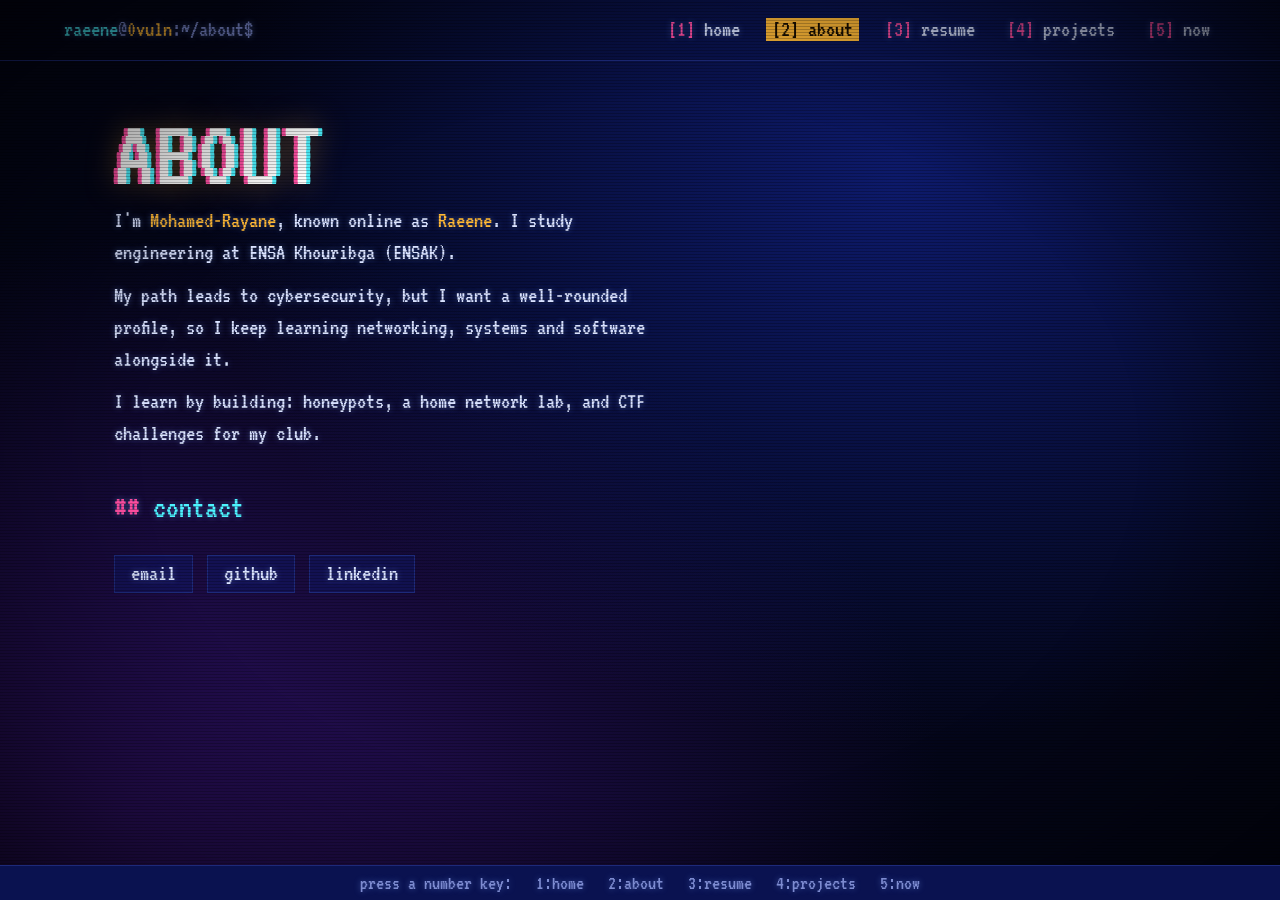
==== about/index.html @ 98f5256c "go" ====
<!DOCTYPE html>
<html lang="en"><head><meta charset="utf-8"><meta name="viewport" content="width=device-width, initial-scale=1">
<title>About | Raeene</title><meta name="description" content="Mohamed-Rayane (Raeene): engineering student heading into cybersecurity.">
<link rel="preconnect" href="https://fonts.googleapis.com"><link rel="preconnect" href="https://fonts.gstatic.com" crossorigin>
<link href="https://fonts.googleapis.com/css2?family=VT323&display=swap" rel="stylesheet"><link rel="stylesheet" href="/style.css"></head><body>
<header class="top"><div class="ps1"><b>raeene</b>@<i>0vuln</i>:~/about$</div><nav aria-label="Pages"><a href="/"><span>[1]</span> home</a><a href="/about/" aria-current="page"><span>[2]</span> about</a><a href="/resume/"><span>[3]</span> resume</a><a href="/projects/"><span>[4]</span> projects</a><a href="/now/"><span>[5]</span> now</a></nav></header>
<main><h1 style="font-size:clamp(54px,9vw,100px)">ABOUT</h1>
<p>I'm <span class="a">Mohamed-Rayane</span>, known online as <span class="a">Raeene</span>. I study engineering at ENSA Khouribga (ENSAK).</p>
<p>My path leads to cybersecurity, but I want a well-rounded profile, so I keep learning networking, systems and software alongside it.</p>
<p>I learn by building: honeypots, a home network lab, and CTF challenges for my club.</p>
<h2>contact</h2>
<div class="menu"><a href="mailto:you@example.com">email</a><a href="https://github.com/your-handle">github</a><a href="https://linkedin.com/in/your-handle">linkedin</a></div></main>
<div class="keys" aria-hidden="true"><span>press a number key:</span><a href="/">1:home</a><a href="/about/">2:about</a><a href="/resume/">3:resume</a><a href="/projects/">4:projects</a><a href="/now/">5:now</a></div>
<script src="/fx.js"></script></body></html>
---- style.css ----
:root{--bg:#04061a;--ink:#d9e2ff;--dim:#7d8bd0;--a:#ffb938;--c:#4df3ff;--m:#ff4fa3;--line:#1d2a7a}
*{box-sizing:border-box}
html{background:var(--bg)}
body{margin:0;min-height:100vh;color:var(--ink);font:23px/1.4 "VT323","Courier New",monospace;
background:radial-gradient(ellipse at 70% 20%,#0d1a6b 0,transparent 55%),radial-gradient(ellipse at 10% 90%,#2a0f5c 0,transparent 50%),var(--bg);
text-shadow:0 0 6px rgba(120,160,255,.45);overflow-x:hidden}
body::before{content:"";position:fixed;inset:0;pointer-events:none;z-index:9;
background:repeating-linear-gradient(0deg,rgba(0,0,0,.22) 0 1px,transparent 1px 3px),radial-gradient(ellipse at center,transparent 55%,rgba(0,0,0,.65) 100%)}
.top{display:flex;justify-content:space-between;align-items:center;flex-wrap:wrap;gap:6px 24px;padding:14px 5vw;border-bottom:1px solid var(--line)}
.ps1{color:var(--dim)}.ps1 b{color:var(--c);font-weight:400}.ps1 i{color:var(--a);font-style:normal}
nav a{color:var(--ink);text-decoration:none;margin-left:20px;padding:0 6px}
nav a span{color:var(--m)}
nav a:hover,nav a:focus-visible,nav a[aria-current]{background:var(--a);color:#1a0f00;text-shadow:none;outline:0}
nav a:hover span,nav a[aria-current] span{color:#1a0f00}
main{padding:5vh 5vw 14vh;max-width:1180px;margin:0 auto}
.hero{display:grid;grid-template-columns:1.1fr .9fr;gap:30px;align-items:center;min-height:68vh}
h1{margin:6px 0 8px;font-weight:400;font-size:clamp(64px,13vw,150px);line-height:.85;color:#fff;letter-spacing:2px;
text-shadow:-4px 0 var(--m),4px 0 var(--c),0 0 30px rgba(255,185,56,.5)}
h2{margin:34px 0 10px;font-weight:400;font-size:32px;color:var(--c)}
h2::before{content:"## ";color:var(--m)}
h3{margin:0;font-weight:400;font-size:26px;color:var(--a)}
p{margin:0 0 10px;max-width:60ch}
a{color:var(--c)}a:hover{color:var(--a)}
:focus-visible{outline:2px solid var(--a);outline-offset:3px}
.d{color:var(--dim)}.a{color:var(--a)}.ok{color:#6bff95}
.log p{margin:0;max-width:none}
.cur{display:inline-block;width:.55em;height:.85em;background:var(--a);vertical-align:-.1em;margin-left:4px;animation:b 1s steps(1) infinite}
@keyframes b{50%{opacity:0}}
.menu{display:flex;flex-wrap:wrap;gap:10px 14px;margin-top:26px}
.menu a{border:1px solid var(--line);background:rgba(13,26,107,.45);padding:2px 16px;text-decoration:none;color:var(--ink);box-shadow:0 0 0 0 var(--a);transition:box-shadow .15s,transform .15s}
.menu a:hover{box-shadow:4px 4px 0 var(--a);transform:translate(-2px,-2px);color:var(--ink)}
.menu a span{color:var(--m)}
.radar{position:relative;aspect-ratio:1;max-width:460px;width:100%;margin-left:auto;border:1px solid var(--line);border-radius:50%;box-shadow:0 0 60px rgba(77,243,255,.18),inset 0 0 60px rgba(77,243,255,.1)}
.radar canvas{width:100%;height:100%;display:block}
.cap{text-align:center;color:var(--dim);margin-top:10px;font-size:20px}
.tl{position:relative;margin:12px 0 0 10px;padding-left:30px;border-left:2px solid var(--line)}
.tl .it{position:relative;margin-bottom:22px}
.tl .it::before{content:"";position:absolute;left:-39px;top:9px;width:14px;height:14px;background:var(--a);box-shadow:0 0 14px var(--a)}
.tags{list-style:none;padding:0;margin:0;display:flex;flex-wrap:wrap;gap:8px 10px}
.tags li{border:1px solid var(--c);color:var(--c);padding:0 12px;box-shadow:0 0 10px rgba(77,243,255,.25)}
.proj{border:1px solid var(--line);padding:18px 22px;background:rgba(13,26,107,.35);margin-bottom:18px;max-width:760px}
.proj .st{float:right;color:#6bff95}
.keys{position:fixed;left:0;right:0;bottom:0;z-index:10;display:flex;justify-content:center;flex-wrap:wrap;gap:0 24px;padding:3px 10px;background:#0a1250;border-top:1px solid var(--line);color:var(--dim);font-size:20px}
.keys a{color:var(--dim);text-decoration:none}.keys a:hover{color:var(--a)}
@media(max-width:820px){.hero{grid-template-columns:1fr}.radar{margin:0 auto}nav a{margin:0 12px 0 0}body{font-size:20px}}
@media(prefers-reduced-motion:reduce){.cur{animation:none}.menu a{transition:none}}
.job{max-width:780px;margin-bottom:22px}
.job .hd{display:flex;justify-content:space-between;gap:12px;align-items:baseline}
.job .pc{color:var(--a);font-size:30px}
.bar{height:22px;border:1px solid var(--line);background:rgba(13,26,107,.45);padding:2px;margin:4px 0 6px}
.bar i{display:block;height:100%;width:var(--p);background:repeating-linear-gradient(90deg,var(--c) 0 12px,transparent 12px 15px);box-shadow:0 0 14px rgba(77,243,255,.6);animation:fill 1.3s steps(24) both}
@keyframes fill{from{width:0}}
@media(prefers-reduced-motion:reduce){.bar i{animation:none}}
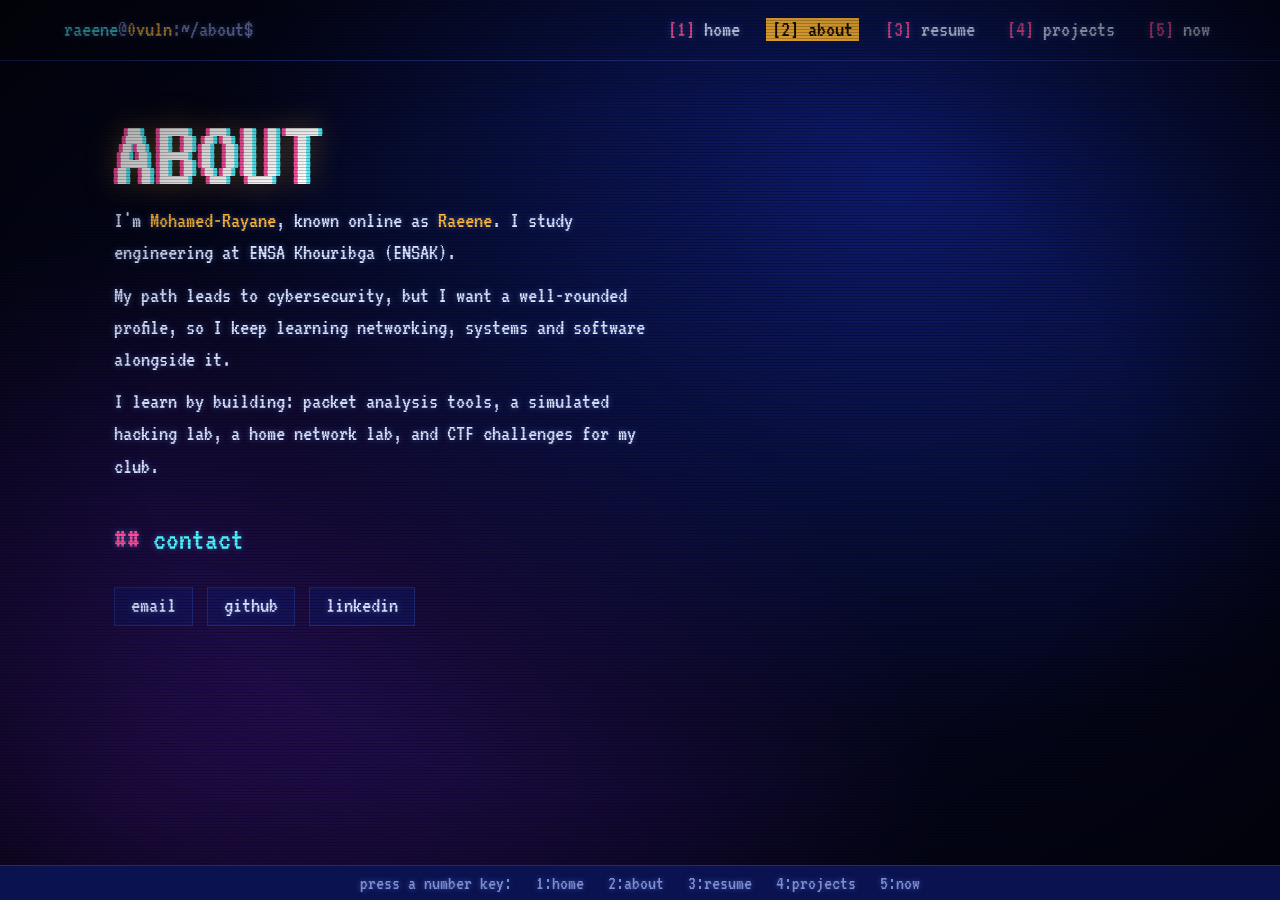
==== commit 605029b5: "changement style" ====
--- a/about/index.html
+++ b/about/index.html
@@ -1,14 +1,14 @@
 <!DOCTYPE html>
 <html lang="en"><head><meta charset="utf-8"><meta name="viewport" content="width=device-width, initial-scale=1">
-<title>About | Raeene</title><meta name="description" content="Mohamed-Rayane (Raeene): engineering student heading into cybersecurity.">
+<title>About | Raeene</title><meta name="description" content="About Mohamed-Rayane (Raeene): engineering student at ENSA Khouribga building a well-rounded cybersecurity profile.">
 <link rel="preconnect" href="https://fonts.googleapis.com"><link rel="preconnect" href="https://fonts.gstatic.com" crossorigin>
-<link href="https://fonts.googleapis.com/css2?family=VT323&display=swap" rel="stylesheet"><link rel="stylesheet" href="/style.css"></head><body>
-<header class="top"><div class="ps1"><b>raeene</b>@<i>0vuln</i>:~/about$</div><nav aria-label="Pages"><a href="/"><span>[1]</span> home</a><a href="/about/" aria-current="page"><span>[2]</span> about</a><a href="/resume/"><span>[3]</span> resume</a><a href="/projects/"><span>[4]</span> projects</a><a href="/now/"><span>[5]</span> now</a></nav></header>
-<main><h1 style="font-size:clamp(54px,9vw,100px)">ABOUT</h1>
+<link href="https://fonts.googleapis.com/css2?family=VT323&display=swap" rel="stylesheet"><link rel="stylesheet" href="../style.css"><meta name="theme-color" content="#04061a"><link rel="icon" href="data:image/svg+xml,%3Csvg xmlns=%22http://www.w3.org/2000/svg%22 viewBox=%220 0 100 100%22%3E%3Ctext y=%22.9em%22 font-size=%2290%22%3E👾%3C/text%3E%3C/svg%3E"></head><body><a class="skip" href="#main">skip to content</a>
+<header class="top"><div class="ps1"><b>raeene</b>@<i><a href="https://0vuln.com" title="0vuln.com hub">0vuln</a></i>:~/about$</div><nav aria-label="Pages"><a href="../"><span>[1]</span> home</a><a href="./" aria-current="page"><span>[2]</span> about</a><a href="../resume/"><span>[3]</span> resume</a><a href="../projects/"><span>[4]</span> projects</a><a href="../now/"><span>[5]</span> now</a></nav></header>
+<main id="main"><h1 style="font-size:clamp(54px,9vw,100px)">ABOUT</h1>
 <p>I'm <span class="a">Mohamed-Rayane</span>, known online as <span class="a">Raeene</span>. I study engineering at ENSA Khouribga (ENSAK).</p>
 <p>My path leads to cybersecurity, but I want a well-rounded profile, so I keep learning networking, systems and software alongside it.</p>
-<p>I learn by building: honeypots, a home network lab, and CTF challenges for my club.</p>
+<p>I learn by building: packet analysis tools, a simulated hacking lab, a home network lab, and CTF challenges for my club.</p>
 <h2>contact</h2>
 <div class="menu"><a href="mailto:you@example.com">email</a><a href="https://github.com/your-handle">github</a><a href="https://linkedin.com/in/your-handle">linkedin</a></div></main>
-<div class="keys" aria-hidden="true"><span>press a number key:</span><a href="/">1:home</a><a href="/about/">2:about</a><a href="/resume/">3:resume</a><a href="/projects/">4:projects</a><a href="/now/">5:now</a></div>
-<script src="/fx.js"></script></body></html>+<div class="keys" aria-hidden="true"><span>press a number key:</span><a href="../">1:home</a><a href="./">2:about</a><a href="../resume/">3:resume</a><a href="../projects/">4:projects</a><a href="../now/">5:now</a></div>
+<script src="../fx.js"></script></body></html>
--- a/style.css
+++ b/style.css
@@ -51,3 +51,9 @@
 .bar i{display:block;height:100%;width:var(--p);background:repeating-linear-gradient(90deg,var(--c) 0 12px,transparent 12px 15px);box-shadow:0 0 14px rgba(77,243,255,.6);animation:fill 1.3s steps(24) both}
 @keyframes fill{from{width:0}}
 @media(prefers-reduced-motion:reduce){.bar i{animation:none}}
+
+.skip{position:absolute;left:-999px;top:0;background:var(--a);color:#1a0f00;padding:4px 10px;z-index:20;text-shadow:none}.skip:focus{left:8px;top:8px}
+.ps1 a{color:var(--a);text-decoration:none}.ps1 a:hover{text-decoration:underline}
+html{-webkit-text-size-adjust:100%}
+@media (hover:none),(pointer:coarse){.keys{display:none}nav a span,.menu a span{display:none}main{padding-bottom:6vh}}
+@media print{body::before,.keys,nav,.radar,.cap,.skip{display:none!important}html,body{background:#fff!important;color:#000!important}*{text-shadow:none!important;box-shadow:none!important}h1,h2,h3,.a,.d,.pc,a{color:#000!important}.tl,.tl .it{border-color:#000}.tl .it::before{background:#000}body{font-size:13pt}}
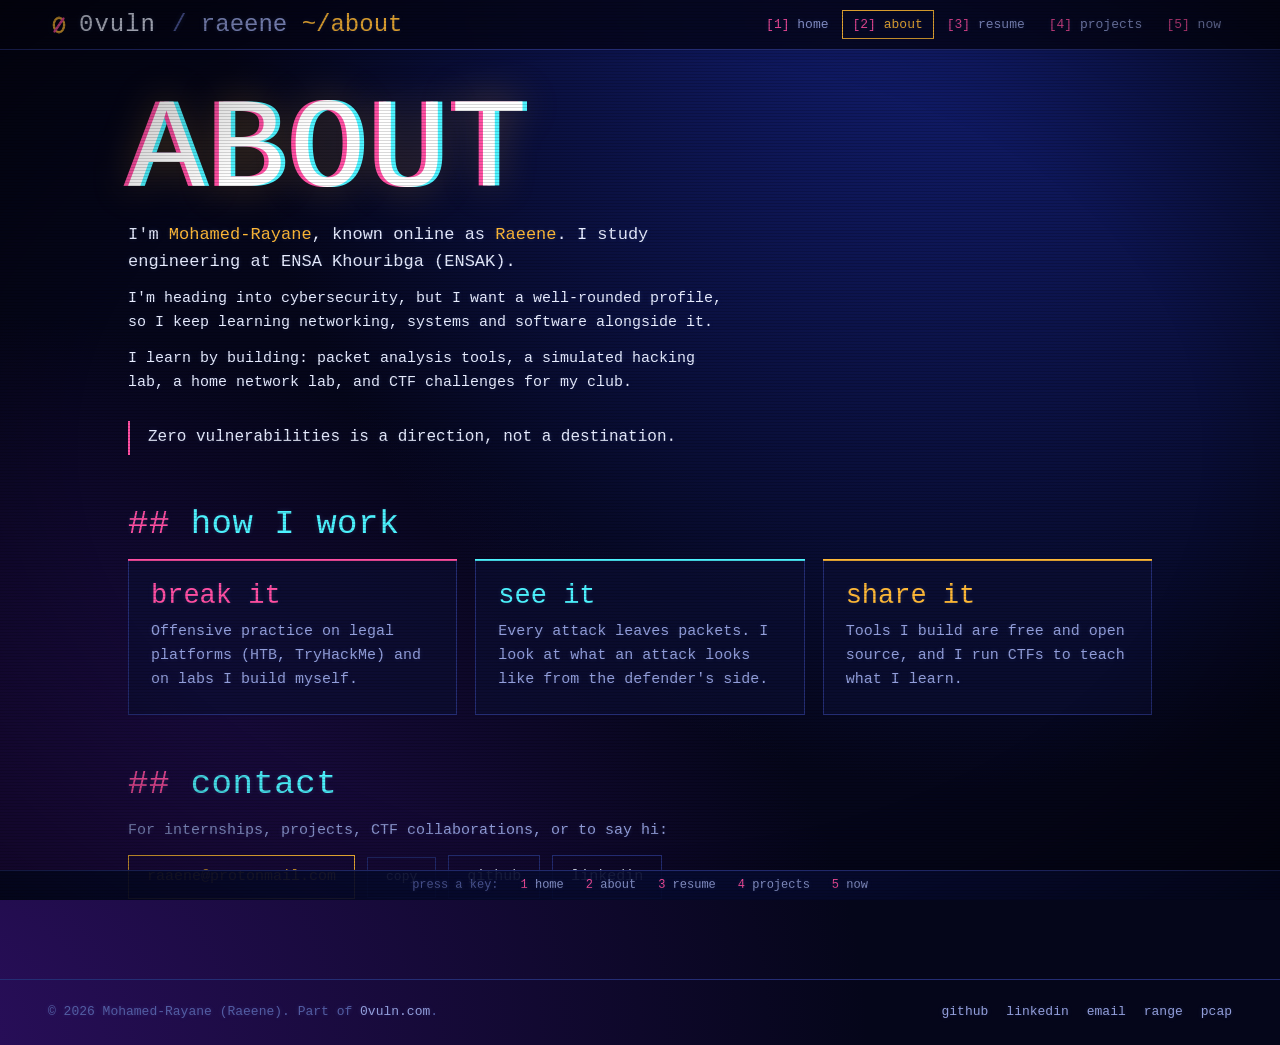
==== commit c0b56d5c: "Redesign raeene site: shared 0vuln design, richer projects/resume, strict CSP - Self-host VT323 (no " ====
--- a/about/index.html
+++ b/about/index.html
@@ -1,14 +1,50 @@
-<!DOCTYPE html>
-<html lang="en"><head><meta charset="utf-8"><meta name="viewport" content="width=device-width, initial-scale=1">
-<title>About | Raeene</title><meta name="description" content="About Mohamed-Rayane (Raeene): engineering student at ENSA Khouribga building a well-rounded cybersecurity profile.">
-<link rel="preconnect" href="https://fonts.googleapis.com"><link rel="preconnect" href="https://fonts.gstatic.com" crossorigin>
-<link href="https://fonts.googleapis.com/css2?family=VT323&display=swap" rel="stylesheet"><link rel="stylesheet" href="../style.css"><meta name="theme-color" content="#04061a"><link rel="icon" href="data:image/svg+xml,%3Csvg xmlns=%22http://www.w3.org/2000/svg%22 viewBox=%220 0 100 100%22%3E%3Ctext y=%22.9em%22 font-size=%2290%22%3E👾%3C/text%3E%3C/svg%3E"></head><body><a class="skip" href="#main">skip to content</a>
-<header class="top"><div class="ps1"><b>raeene</b>@<i><a href="https://0vuln.com" title="0vuln.com hub">0vuln</a></i>:~/about$</div><nav aria-label="Pages"><a href="../"><span>[1]</span> home</a><a href="./" aria-current="page"><span>[2]</span> about</a><a href="../resume/"><span>[3]</span> resume</a><a href="../projects/"><span>[4]</span> projects</a><a href="../now/"><span>[5]</span> now</a></nav></header>
-<main id="main"><h1 style="font-size:clamp(54px,9vw,100px)">ABOUT</h1>
-<p>I'm <span class="a">Mohamed-Rayane</span>, known online as <span class="a">Raeene</span>. I study engineering at ENSA Khouribga (ENSAK).</p>
-<p>My path leads to cybersecurity, but I want a well-rounded profile, so I keep learning networking, systems and software alongside it.</p>
+<!doctype html>
+<html lang="en">
+<head>
+<meta charset="utf-8">
+<meta name="viewport" content="width=device-width,initial-scale=1">
+<title>About | Raeene</title>
+<meta name="description" content="About Mohamed-Rayane (Raeene): engineering student at ENSA Khouribga building a well-rounded cybersecurity profile.">
+<link rel="canonical" href="https://raeene.0vuln.com/about/">
+<meta property="og:type" content="website">
+<meta property="og:url" content="https://raeene.0vuln.com/about/">
+<meta property="og:title" content="About | Raeene">
+<meta property="og:description" content="About Mohamed-Rayane (Raeene): engineering student at ENSA Khouribga building a well-rounded cybersecurity profile.">
+<meta property="og:image" content="https://raeene.0vuln.com/og.png">
+<meta name="twitter:card" content="summary_large_image">
+<meta name="theme-color" content="#05061a">
+<link rel="icon" href="/favicon.svg" type="image/svg+xml">
+<link rel="preload" href="/vt323.woff2" as="font" type="font/woff2" crossorigin>
+<link rel="stylesheet" href="/style.css">
+<script src="/fx.js" defer></script>
+</head>
+<body>
+<a class="skip" href="#main">skip to content</a>
+<header class="ov">
+  <a class="ov-logo" href="https://0vuln.com" aria-label="0vuln.com hub"><img src="/favicon.svg" alt="">0vuln</a><span class="ov-crumb">/ <a class="ov-home" href="/">raeene</a> <b>~/about</b></span>
+  <nav aria-label="Pages"><a href="/"><span>[1]</span> home</a><a href="/about/" aria-current="page"><span>[2]</span> about</a><a href="/resume/"><span>[3]</span> resume</a><a href="/projects/"><span>[4]</span> projects</a><a href="/now/"><span>[5]</span> now</a></nav>
+</header>
+<main id="main">
+<h1 class="glitch page-h">ABOUT</h1>
+<p class="lead">I'm <span class="a">Mohamed-Rayane</span>, known online as <span class="a">Raeene</span>. I study engineering at ENSA Khouribga (ENSAK).</p>
+<p>I'm heading into cybersecurity, but I want a well-rounded profile, so I keep learning networking, systems and software alongside it.</p>
 <p>I learn by building: packet analysis tools, a simulated hacking lab, a home network lab, and CTF challenges for my club.</p>
+<blockquote class="quote">Zero vulnerabilities is a direction, not a destination.</blockquote>
+<h2>how I work</h2>
+<div class="cards">
+  <div class="card k-mg"><h3>break it</h3><p>Offensive practice on legal platforms (HTB, TryHackMe) and on labs I build myself.</p></div>
+  <div class="card k-cy"><h3>see it</h3><p>Every attack leaves packets. I look at what an attack looks like from the defender's side.</p></div>
+  <div class="card"><h3>share it</h3><p>Tools I build are free and open source, and I run CTFs to teach what I learn.</p></div>
+</div>
 <h2>contact</h2>
-<div class="menu"><a href="mailto:you@example.com">email</a><a href="https://github.com/your-handle">github</a><a href="https://linkedin.com/in/your-handle">linkedin</a></div></main>
-<div class="keys" aria-hidden="true"><span>press a number key:</span><a href="../">1:home</a><a href="./">2:about</a><a href="../resume/">3:resume</a><a href="../projects/">4:projects</a><a href="../now/">5:now</a></div>
-<script src="../fx.js"></script></body></html>+<p class="d">For internships, projects, CTF collaborations, or to say hi:</p>
+<div class="contact"><a class="btn" href="mailto:raaene@protonmail.com">raaene@protonmail.com</a><button class="btn ghost copy noprint" type="button" data-copy="raaene@protonmail.com">copy</button><a class="btn ghost" href="https://github.com/Raeene">github</a><a class="btn ghost" href="https://www.linkedin.com/in/ray-safi-938491195/">linkedin</a></div>
+
+</main>
+<footer class="foot">
+  <span>&copy; 2026 Mohamed-Rayane (Raeene). Part of <a href="https://0vuln.com">0vuln.com</a>.</span>
+  <nav aria-label="Elsewhere"><a href="https://github.com/Raeene">github</a><a href="https://www.linkedin.com/in/ray-safi-938491195/">linkedin</a><a href="mailto:raaene@protonmail.com">email</a><a href="https://range.0vuln.com">range</a><a href="https://pcap.0vuln.com">pcap</a></nav>
+</footer>
+<div class="keys" aria-hidden="true"><span>press a key:</span><a href="/"><b>1</b> home</a><a href="/about/"><b>2</b> about</a><a href="/resume/"><b>3</b> resume</a><a href="/projects/"><b>4</b> projects</a><a href="/now/"><b>5</b> now</a></div>
+</body>
+</html>
--- a/style.css
+++ b/style.css
@@ -1,59 +1,95 @@
-:root{--bg:#04061a;--ink:#d9e2ff;--dim:#7d8bd0;--a:#ffb938;--c:#4df3ff;--m:#ff4fa3;--line:#1d2a7a}
-*{box-sizing:border-box}
-html{background:var(--bg)}
-body{margin:0;min-height:100vh;color:var(--ink);font:23px/1.4 "VT323","Courier New",monospace;
-background:radial-gradient(ellipse at 70% 20%,#0d1a6b 0,transparent 55%),radial-gradient(ellipse at 10% 90%,#2a0f5c 0,transparent 50%),var(--bg);
-text-shadow:0 0 6px rgba(120,160,255,.45);overflow-x:hidden}
-body::before{content:"";position:fixed;inset:0;pointer-events:none;z-index:9;
-background:repeating-linear-gradient(0deg,rgba(0,0,0,.22) 0 1px,transparent 1px 3px),radial-gradient(ellipse at center,transparent 55%,rgba(0,0,0,.65) 100%)}
-.top{display:flex;justify-content:space-between;align-items:center;flex-wrap:wrap;gap:6px 24px;padding:14px 5vw;border-bottom:1px solid var(--line)}
-.ps1{color:var(--dim)}.ps1 b{color:var(--c);font-weight:400}.ps1 i{color:var(--a);font-style:normal}
-nav a{color:var(--ink);text-decoration:none;margin-left:20px;padding:0 6px}
-nav a span{color:var(--m)}
-nav a:hover,nav a:focus-visible,nav a[aria-current]{background:var(--a);color:#1a0f00;text-shadow:none;outline:0}
-nav a:hover span,nav a[aria-current] span{color:#1a0f00}
-main{padding:5vh 5vw 14vh;max-width:1180px;margin:0 auto}
-.hero{display:grid;grid-template-columns:1.1fr .9fr;gap:30px;align-items:center;min-height:68vh}
-h1{margin:6px 0 8px;font-weight:400;font-size:clamp(64px,13vw,150px);line-height:.85;color:#fff;letter-spacing:2px;
-text-shadow:-4px 0 var(--m),4px 0 var(--c),0 0 30px rgba(255,185,56,.5)}
-h2{margin:34px 0 10px;font-weight:400;font-size:32px;color:var(--c)}
-h2::before{content:"## ";color:var(--m)}
-h3{margin:0;font-weight:400;font-size:26px;color:var(--a)}
-p{margin:0 0 10px;max-width:60ch}
-a{color:var(--c)}a:hover{color:var(--a)}
-:focus-visible{outline:2px solid var(--a);outline-offset:3px}
-.d{color:var(--dim)}.a{color:var(--a)}.ok{color:#6bff95}
-.log p{margin:0;max-width:none}
-.cur{display:inline-block;width:.55em;height:.85em;background:var(--a);vertical-align:-.1em;margin-left:4px;animation:b 1s steps(1) infinite}
-@keyframes b{50%{opacity:0}}
-.menu{display:flex;flex-wrap:wrap;gap:10px 14px;margin-top:26px}
-.menu a{border:1px solid var(--line);background:rgba(13,26,107,.45);padding:2px 16px;text-decoration:none;color:var(--ink);box-shadow:0 0 0 0 var(--a);transition:box-shadow .15s,transform .15s}
-.menu a:hover{box-shadow:4px 4px 0 var(--a);transform:translate(-2px,-2px);color:var(--ink)}
-.menu a span{color:var(--m)}
-.radar{position:relative;aspect-ratio:1;max-width:460px;width:100%;margin-left:auto;border:1px solid var(--line);border-radius:50%;box-shadow:0 0 60px rgba(77,243,255,.18),inset 0 0 60px rgba(77,243,255,.1)}
+/* ---- 0vuln shared core (same block on every 0vuln.com site) ---- */
+@font-face{font-family:"VT323";src:url("/vt323.woff2") format("woff2");font-display:swap}
+:root{--bg:#05061a;--panel:rgba(11,15,50,.66);--panel2:rgba(20,26,80,.5);--ink:#e7ecff;--dim:#929edb;--faint:#525da3;--line:#242d74;
+--amb:#ffb938;--cy:#4df3ff;--mg:#ff4fa3;--ok:#6bff95;--red:#ff5470;--acc:var(--amb);--glow:rgba(255,185,56,.35);
+--mono:ui-monospace,"JetBrains Mono","Cascadia Mono","SF Mono",Menlo,Consolas,"Liberation Mono",monospace;--pix:"VT323",var(--mono);--pad:clamp(16px,4vw,48px)}
+*,*::before,*::after{box-sizing:border-box}
+html{background:var(--bg);-webkit-text-size-adjust:100%;color-scheme:dark}
+body{margin:0;min-height:100vh;color:var(--ink);font:15px/1.6 var(--mono);background:var(--bg);text-shadow:0 0 5px rgba(140,170,255,.18)}
+body::after{content:"";position:fixed;inset:0;pointer-events:none;z-index:90;background:repeating-linear-gradient(0deg,rgba(0,0,0,.15) 0 1px,transparent 1px 3px),radial-gradient(ellipse at center,transparent 62%,rgba(0,0,0,.5) 100%)}
+a{color:var(--acc);text-underline-offset:3px}a:hover{color:var(--ink)}
+:focus-visible{outline:2px solid var(--acc);outline-offset:3px}
+::selection{background:var(--acc);color:#0b0b14;text-shadow:none}
+.skip{position:absolute;left:-999px;top:8px;z-index:100;background:var(--acc);color:#0b0b14;padding:6px 12px;text-shadow:none}.skip:focus{left:8px}
+.ov{position:sticky;top:0;z-index:40;display:flex;align-items:center;flex-wrap:wrap;gap:6px 16px;padding:10px var(--pad);background:rgba(5,6,26,.8);-webkit-backdrop-filter:blur(10px);backdrop-filter:blur(10px);border-bottom:1px solid var(--line);font-size:13px;line-height:1}
+.ov-logo{display:inline-flex;align-items:center;gap:9px;color:var(--ink);text-decoration:none;font:24px/1 var(--pix);letter-spacing:1px}
+.ov-logo img{width:22px;height:22px;display:block}.ov-logo:hover{color:var(--acc)}
+.ov-crumb{color:var(--faint);font:24px/1 var(--pix)}.ov-crumb b{color:var(--acc);font-weight:400}
+.ov nav{margin-left:auto;display:flex;flex-wrap:wrap;gap:2px}
+.ov nav a{color:var(--dim);text-decoration:none;padding:7px 10px;border:1px solid transparent;transition:color .15s,border-color .15s}
+.ov nav a:hover{color:var(--ink);border-color:var(--line)}
+.ov nav a[aria-current]{color:var(--acc);border-color:var(--acc)}
+.ov nav a span{color:var(--mg)}
+.glitch{position:relative;margin:0;font:400 1em/.85 var(--pix);color:#fff;letter-spacing:.03em;text-shadow:-.035em 0 var(--mg),.035em 0 var(--cy),0 0 .3em var(--glow)}
+.btn{display:inline-flex;align-items:center;gap:10px;padding:9px 18px;border:1px solid var(--acc);background:transparent;color:var(--acc);font:inherit;text-decoration:none;cursor:pointer;text-shadow:none;transition:background .15s,color .15s,box-shadow .15s,transform .15s}
+.btn:hover,.btn:focus-visible{background:var(--acc);color:#0b0b14;box-shadow:0 0 26px var(--glow)}
+.btn.ghost{border-color:var(--line);color:var(--ink)}.btn.ghost:hover{background:var(--panel2);color:var(--ink);border-color:var(--acc)}
+.chips{list-style:none;margin:0;padding:0;display:flex;flex-wrap:wrap;gap:6px}
+.chips li{font-size:12px;padding:2px 9px;border:1px solid var(--line);color:var(--dim)}
+.foot{position:relative;z-index:2;display:flex;flex-wrap:wrap;justify-content:space-between;gap:10px 24px;padding:22px var(--pad);border-top:1px solid var(--line);color:var(--faint);font-size:13px}
+.foot a{color:var(--dim);text-decoration:none}.foot a:hover{color:var(--acc)}
+.foot nav{display:flex;flex-wrap:wrap;gap:6px 18px}
+.sr{position:absolute;width:1px;height:1px;overflow:hidden;clip-path:inset(50%);white-space:nowrap}
+@media (prefers-reduced-motion:reduce){*,*::before,*::after{animation-duration:.001ms!important;animation-iteration-count:1!important;transition-duration:.001ms!important;scroll-behavior:auto!important}}
+@media (max-width:640px){.ov{gap:4px 10px}.ov nav{margin-left:0;width:100%}.ov nav a{padding:6px 8px}}
+/* ---- end shared core ---- */
+/* ---- raeene ---- */
+body{background:radial-gradient(ellipse at 75% -10%,#13207a 0,transparent 55%),radial-gradient(ellipse at -10% 100%,#2c0f60 0,transparent 50%),var(--bg) fixed}
+main{max-width:1120px;margin:0 auto;padding:44px var(--pad) 80px}
+h1.glitch{font-size:clamp(64px,12vw,128px);margin:4px 0 14px}
+h2{margin:52px 0 18px;font:400 34px/1 var(--pix);color:var(--cy);letter-spacing:.5px}h2::before{content:"## ";color:var(--mg)}
+h3{margin:0;font:400 27px/1.05 var(--pix);color:var(--amb)}
+p{margin:0 0 12px;max-width:66ch}
+.lead{font-size:17px;color:var(--ink);max-width:60ch}
+.d{color:var(--dim)}.a{color:var(--amb)}.c{color:var(--cy)}.m{color:var(--mg)}.ok{color:var(--ok)}
+.kicker{margin:0;color:var(--dim);font-size:13px}.kicker b{color:var(--cy);font-weight:400}
+.hero{display:grid;grid-template-columns:1.15fr .85fr;gap:40px;align-items:center;min-height:calc(100vh - 220px)}
+.log{margin:0 0 6px;font-size:13px;line-height:1.9;color:var(--dim);min-height:5.7em}.log p{margin:0;max-width:none}
+.cur{display:inline-block;width:.55em;height:1em;background:var(--amb);vertical-align:-.15em;margin-left:6px;animation:blink 1s steps(1) infinite}
+@keyframes blink{50%{opacity:0}}
+.role{font-size:clamp(16px,2vw,20px);margin:0 0 26px}.role .sep{color:var(--mg)}
+.row{display:flex;flex-wrap:wrap;gap:12px}
+.radar{position:relative;aspect-ratio:1;max-width:440px;width:100%;margin-left:auto;border:1px solid var(--line);border-radius:50%;background:radial-gradient(circle,rgba(77,243,255,.06),transparent 70%);box-shadow:0 0 70px rgba(77,243,255,.16),inset 0 0 60px rgba(77,243,255,.08)}
 .radar canvas{width:100%;height:100%;display:block}
-.cap{text-align:center;color:var(--dim);margin-top:10px;font-size:20px}
-.tl{position:relative;margin:12px 0 0 10px;padding-left:30px;border-left:2px solid var(--line)}
-.tl .it{position:relative;margin-bottom:22px}
-.tl .it::before{content:"";position:absolute;left:-39px;top:9px;width:14px;height:14px;background:var(--a);box-shadow:0 0 14px var(--a)}
-.tags{list-style:none;padding:0;margin:0;display:flex;flex-wrap:wrap;gap:8px 10px}
-.tags li{border:1px solid var(--c);color:var(--c);padding:0 12px;box-shadow:0 0 10px rgba(77,243,255,.25)}
-.proj{border:1px solid var(--line);padding:18px 22px;background:rgba(13,26,107,.35);margin-bottom:18px;max-width:760px}
-.proj .st{float:right;color:#6bff95}
-.keys{position:fixed;left:0;right:0;bottom:0;z-index:10;display:flex;justify-content:center;flex-wrap:wrap;gap:0 24px;padding:3px 10px;background:#0a1250;border-top:1px solid var(--line);color:var(--dim);font-size:20px}
-.keys a{color:var(--dim);text-decoration:none}.keys a:hover{color:var(--a)}
-@media(max-width:820px){.hero{grid-template-columns:1fr}.radar{margin:0 auto}nav a{margin:0 12px 0 0}body{font-size:20px}}
-@media(prefers-reduced-motion:reduce){.cur{animation:none}.menu a{transition:none}}
-.job{max-width:780px;margin-bottom:22px}
-.job .hd{display:flex;justify-content:space-between;gap:12px;align-items:baseline}
-.job .pc{color:var(--a);font-size:30px}
-.bar{height:22px;border:1px solid var(--line);background:rgba(13,26,107,.45);padding:2px;margin:4px 0 6px}
-.bar i{display:block;height:100%;width:var(--p);background:repeating-linear-gradient(90deg,var(--c) 0 12px,transparent 12px 15px);box-shadow:0 0 14px rgba(77,243,255,.6);animation:fill 1.3s steps(24) both}
-@keyframes fill{from{width:0}}
-@media(prefers-reduced-motion:reduce){.bar i{animation:none}}
-
-.skip{position:absolute;left:-999px;top:0;background:var(--a);color:#1a0f00;padding:4px 10px;z-index:20;text-shadow:none}.skip:focus{left:8px;top:8px}
-.ps1 a{color:var(--a);text-decoration:none}.ps1 a:hover{text-decoration:underline}
-html{-webkit-text-size-adjust:100%}
-@media (hover:none),(pointer:coarse){.keys{display:none}nav a span,.menu a span{display:none}main{padding-bottom:6vh}}
-@media print{body::before,.keys,nav,.radar,.cap,.skip{display:none!important}html,body{background:#fff!important;color:#000!important}*{text-shadow:none!important;box-shadow:none!important}h1,h2,h3,.a,.d,.pc,a{color:#000!important}.tl,.tl .it{border-color:#000}.tl .it::before{background:#000}body{font-size:13pt}}
+.cap{text-align:center;color:var(--faint);margin:10px 0 0;font-size:12px;max-width:none}
+.cards{display:grid;grid-template-columns:repeat(auto-fit,minmax(min(100%,320px),1fr));gap:18px}
+.card{position:relative;display:flex;flex-direction:column;gap:10px;padding:22px;border:1px solid var(--line);background:var(--panel);transition:border-color .2s,transform .2s,box-shadow .2s}
+.card:hover{border-color:var(--k,var(--amb));transform:translateY(-3px);box-shadow:0 12px 40px -18px var(--k,var(--amb))}
+.card::before{content:"";position:absolute;inset:-1px -1px auto;height:2px;background:var(--k,var(--amb))}
+.card h3{color:var(--k,var(--amb))}.card p{color:var(--dim);margin:0}
+.card .meta{display:flex;justify-content:space-between;gap:10px;color:var(--faint);font-size:12px}
+.card .meta .live{color:var(--ok)}
+.card .links{display:flex;flex-wrap:wrap;gap:8px 18px;margin-top:auto;padding-top:12px;border-top:1px dashed var(--line);font-size:14px}
+.card.big{grid-column:1/-1}
+.card.big .body{display:grid;grid-template-columns:1.2fr .8fr;gap:24px}
+.card ul.feat{margin:0;padding:0;list-style:none;color:var(--dim);font-size:14px}.card ul.feat li::before{content:"> ";color:var(--k,var(--amb))}
+.k-cy{--k:var(--cy)}.k-mg{--k:var(--mg)}.k-ok{--k:var(--ok)}
+.tl{position:relative;margin:0 0 0 8px;padding-left:28px;border-left:2px solid var(--line)}
+.tl .it{position:relative;margin-bottom:26px}
+.tl .it::before{content:"";position:absolute;left:-36px;top:5px;width:14px;height:14px;background:var(--bg);border:2px solid var(--amb);box-shadow:0 0 12px rgba(255,185,56,.5)}
+.tl .it.now::before{background:var(--amb)}
+.tl .when{color:var(--faint);font-size:13px}.tl p{color:var(--dim);margin:6px 0 0}
+.skills{display:grid;grid-template-columns:repeat(auto-fit,minmax(min(100%,240px),1fr));gap:14px}
+.skills div{padding:16px;border:1px solid var(--line);background:var(--panel)}
+.skills h3{font-size:22px;margin-bottom:10px;color:var(--cy)}
+.job{margin-bottom:24px;max-width:780px}
+.job .hd{display:flex;justify-content:space-between;align-items:baseline;gap:12px}
+.job .pc{color:var(--amb);font:400 28px/1 var(--pix)}
+.bar{height:20px;border:1px solid var(--line);background:rgba(13,26,107,.35);padding:2px;margin:6px 0}
+.bar i{display:block;height:100%;width:0;background:repeating-linear-gradient(90deg,var(--cy) 0 10px,transparent 10px 13px);box-shadow:0 0 14px rgba(77,243,255,.5);transition:width 1.2s steps(20)}
+.job p{color:var(--dim);font-size:14px}
+.mini .job{margin-bottom:14px}.mini .bar{height:12px}.mini h3{font-size:22px}
+.contact{display:flex;flex-wrap:wrap;gap:12px;align-items:center}
+.copy{font-size:13px}
+.quote{border-left:2px solid var(--mg);padding:4px 0 4px 18px;color:var(--ink);font-size:16px;margin:26px 0}
+.keys{position:fixed;left:0;right:0;bottom:0;z-index:30;display:flex;justify-content:center;flex-wrap:wrap;gap:0 22px;padding:5px 10px;background:rgba(8,12,52,.92);border-top:1px solid var(--line);color:var(--faint);font-size:12px}
+.keys a{color:var(--dim);text-decoration:none}.keys a:hover{color:var(--amb)}.keys b{color:var(--mg);font-weight:400}
+.page-h{margin-bottom:8px}
+@media (max-width:860px){.hero{grid-template-columns:1fr;min-height:auto}.radar{margin:10px auto 0;max-width:320px}.card.big .body{grid-template-columns:1fr}}
+@media (hover:none),(pointer:coarse){.keys{display:none}.ov nav a span{display:none}}
+@media print{body::after,.keys,.ov nav,.radar,.cap,.skip,.noprint,.foot{display:none!important}html,body{background:#fff!important;color:#000!important}*{text-shadow:none!important;box-shadow:none!important}h1,h2,h3,.a,.c,.d,.pc,a,p,.when{color:#000!important}h1.glitch{font-size:48px}.ov{position:static;border:0;padding:0}.tl,.tl .it,.skills div{border-color:#000}.tl .it::before{border-color:#000;background:#fff}main{padding:0}body{font-size:11pt}}
+.mt{margin-top:24px}.spread{justify-content:space-between;align-items:flex-end}
+.nf{min-height:60vh;display:flex;flex-direction:column;justify-content:center}
+.ov-home{color:var(--dim);text-decoration:none}.ov-home:hover{color:var(--amb)}
+.cards.two{grid-template-columns:repeat(2,minmax(0,1fr))}.nw{white-space:nowrap}
+@media (max-width:760px){.cards.two{grid-template-columns:1fr}.nw{white-space:normal}}
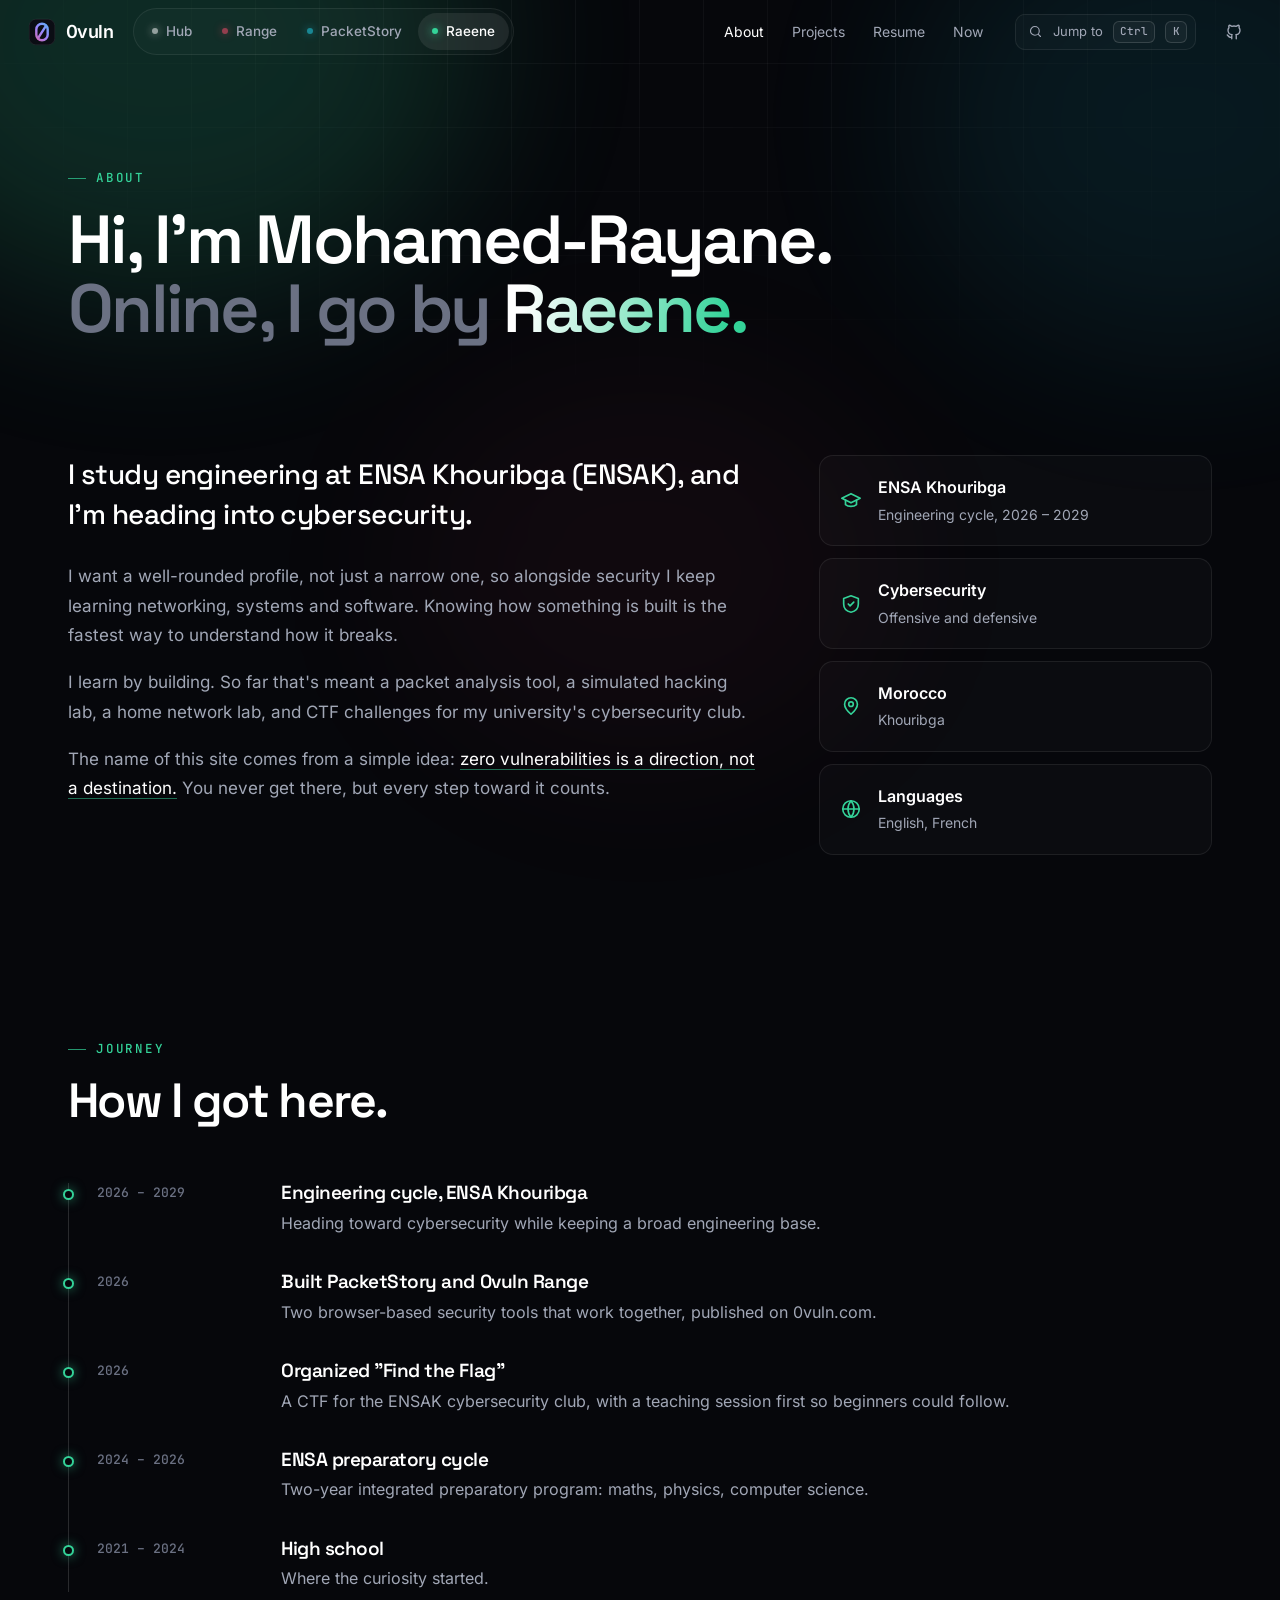
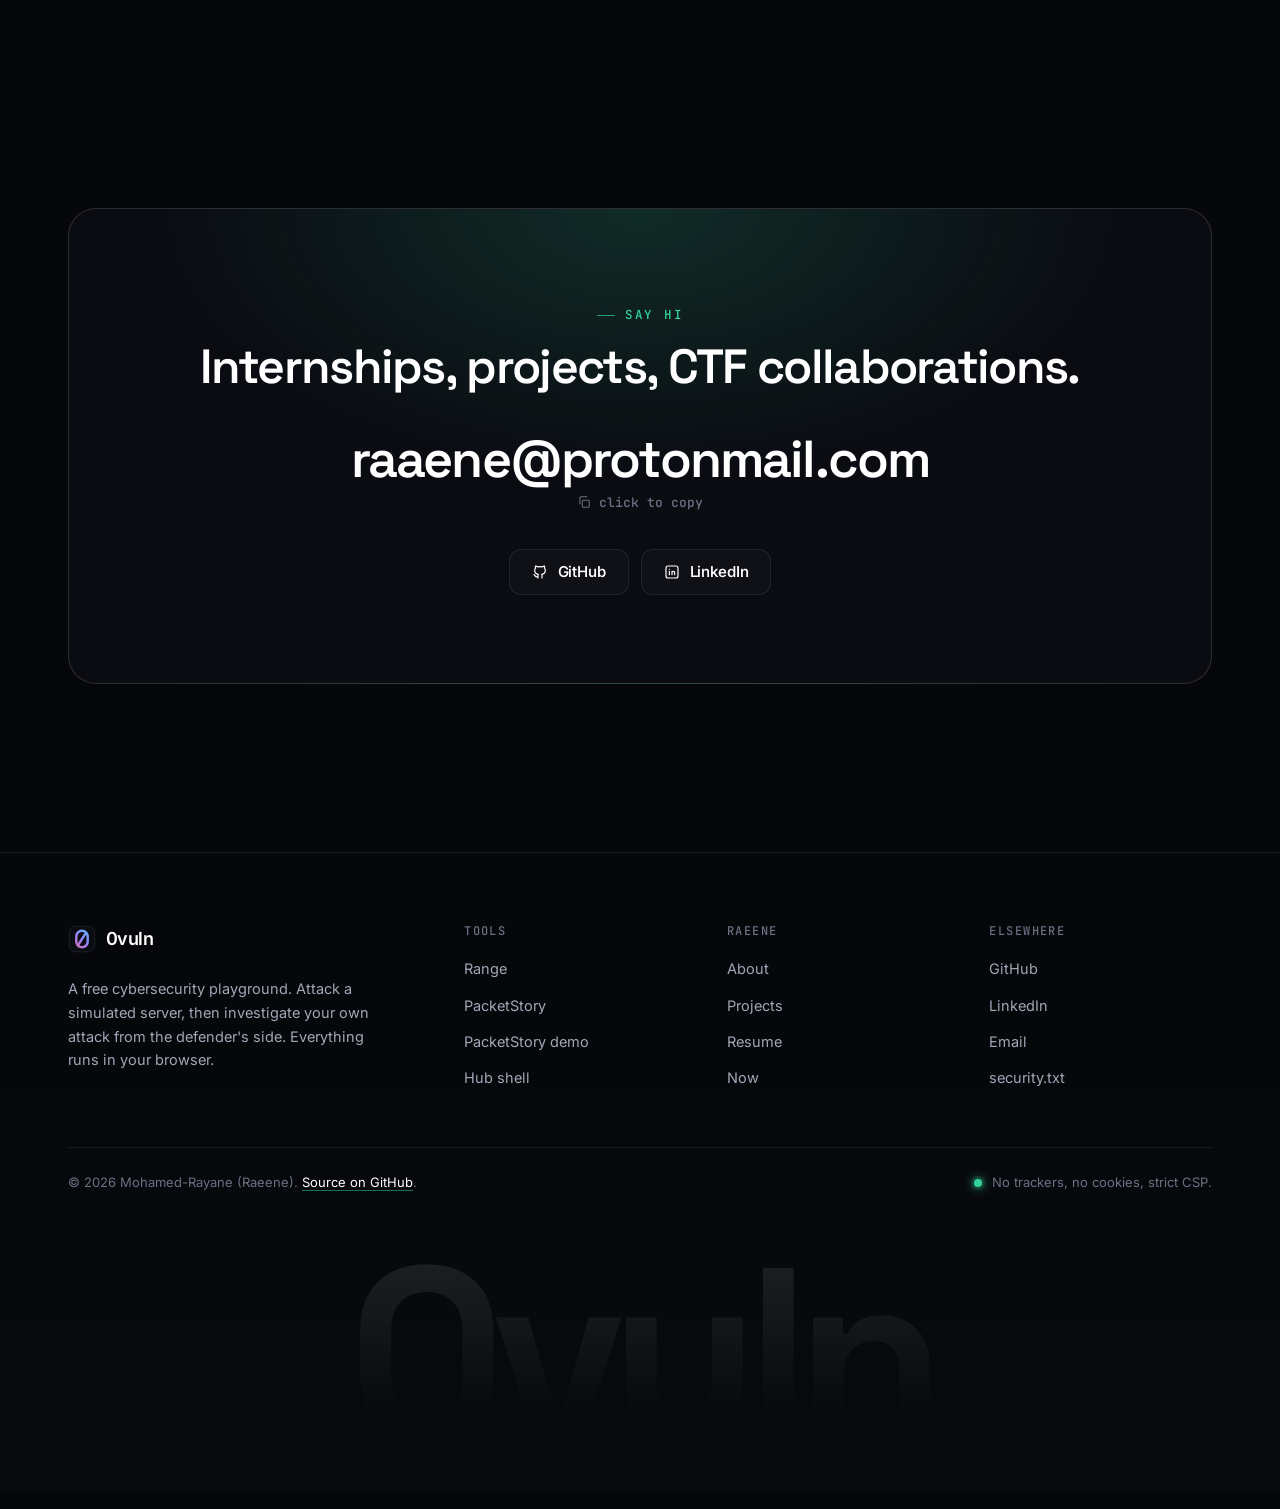
==== commit 25d421f6: "Full redo: sleek dark design shared across all 0vuln sites - One design system (ds.css/ds.js) on eve" ====
--- a/about/index.html
+++ b/about/index.html
@@ -1,50 +1,104 @@
 <!doctype html>
-<html lang="en">
+<html lang="en" class="no-js">
 <head>
 <meta charset="utf-8">
 <meta name="viewport" content="width=device-width,initial-scale=1">
 <title>About | Raeene</title>
-<meta name="description" content="About Mohamed-Rayane (Raeene): engineering student at ENSA Khouribga building a well-rounded cybersecurity profile.">
+<meta name="description" content="Who Raeene is: an engineering student at ENSA Khouribga heading into cybersecurity, learning by building tools and running CTFs.">
 <link rel="canonical" href="https://raeene.0vuln.com/about/">
 <meta property="og:type" content="website">
+<meta property="og:site_name" content="0vuln">
 <meta property="og:url" content="https://raeene.0vuln.com/about/">
 <meta property="og:title" content="About | Raeene">
-<meta property="og:description" content="About Mohamed-Rayane (Raeene): engineering student at ENSA Khouribga building a well-rounded cybersecurity profile.">
+<meta property="og:description" content="Who Raeene is: an engineering student at ENSA Khouribga heading into cybersecurity, learning by building tools and running CTFs.">
 <meta property="og:image" content="https://raeene.0vuln.com/og.png">
 <meta name="twitter:card" content="summary_large_image">
-<meta name="theme-color" content="#05061a">
+<meta name="theme-color" content="#06070b">
 <link rel="icon" href="/favicon.svg" type="image/svg+xml">
-<link rel="preload" href="/vt323.woff2" as="font" type="font/woff2" crossorigin>
-<link rel="stylesheet" href="/style.css">
-<script src="/fx.js" defer></script>
+<link rel="preload" href="/fonts/inter.woff2" as="font" type="font/woff2" crossorigin>
+<link rel="preload" href="/fonts/space-grotesk.woff2" as="font" type="font/woff2" crossorigin>
+<link rel="stylesheet" href="/ds.css"><link rel="stylesheet" href="/raeene.css">
+<script src="/ds.js" defer></script><script src="/raeene.js" defer></script>
 </head>
-<body>
-<a class="skip" href="#main">skip to content</a>
-<header class="ov">
-  <a class="ov-logo" href="https://0vuln.com" aria-label="0vuln.com hub"><img src="/favicon.svg" alt="">0vuln</a><span class="ov-crumb">/ <a class="ov-home" href="/">raeene</a> <b>~/about</b></span>
-  <nav aria-label="Pages"><a href="/"><span>[1]</span> home</a><a href="/about/" aria-current="page"><span>[2]</span> about</a><a href="/resume/"><span>[3]</span> resume</a><a href="/projects/"><span>[4]</span> projects</a><a href="/now/"><span>[5]</span> now</a></nav>
+<body data-site="raeene">
+<a class="skip" href="#main">Skip to content</a>
+<div class="bg-fx" aria-hidden="true"><i></i><i></i><i></i></div>
+<header class="nav" id="top">
+  <div class="wrap">
+    <a class="logo" href="https://0vuln.com/" aria-label="0vuln home"><img src="/favicon.svg" alt="" width="28" height="28"><span>0vuln</span></a>
+    <nav class="sites" aria-label="0vuln sites"><a class="s-hub" href="https://0vuln.com/">Hub</a><a class="s-range" href="https://range.0vuln.com/">Range</a><a class="s-pcap" href="https://pcap.0vuln.com/">PacketStory</a><a class="s-raeene" href="https://raeene.0vuln.com/" aria-current="page">Raeene</a></nav>
+    <span class="sp"></span>
+    <nav class="subnav" aria-label="On this site"><a href="/about/" aria-current="page">About</a><a href="/projects/">Projects</a><a href="/resume/">Resume</a><a href="/now/">Now</a></nav>
+    <button class="k-btn" type="button" data-cmdk aria-label="Open command menu"><svg viewBox="0 0 24 24" fill="none" stroke="currentColor" stroke-width="1.8" stroke-linecap="round" stroke-linejoin="round" aria-hidden="true"><circle cx="11" cy="11" r="7"/><path d="m20 20-3.5-3.5"/></svg><span class="k-label">Jump to</span><span class="kbd k-mod">Ctrl</span><span class="kbd">K</span></button>
+    <a class="icon-btn gh" href="https://github.com/Raeene/0vuln.com" aria-label="Source code on GitHub"><svg viewBox="0 0 24 24" fill="none" stroke="currentColor" stroke-width="1.8" stroke-linecap="round" stroke-linejoin="round" aria-hidden="true"><path d="M9 19c-4.3 1.4-4.3-2.5-6-3m12 5v-3.5c0-1 .1-1.4-.5-2 2.8-.3 5.5-1.4 5.5-6a4.6 4.6 0 0 0-1.3-3.2 4.2 4.2 0 0 0-.1-3.2s-1.1-.3-3.5 1.3a12 12 0 0 0-6.2 0C6.5 2.8 5.4 3.1 5.4 3.1a4.2 4.2 0 0 0-.1 3.2A4.6 4.6 0 0 0 4 9.5c0 4.6 2.7 5.7 5.5 6-.6.6-.6 1.2-.5 2V21"/></svg></a>
+  </div>
 </header>
 <main id="main">
-<h1 class="glitch page-h">ABOUT</h1>
-<p class="lead">I'm <span class="a">Mohamed-Rayane</span>, known online as <span class="a">Raeene</span>. I study engineering at ENSA Khouribga (ENSAK).</p>
-<p>I'm heading into cybersecurity, but I want a well-rounded profile, so I keep learning networking, systems and software alongside it.</p>
-<p>I learn by building: packet analysis tools, a simulated hacking lab, a home network lab, and CTF challenges for my club.</p>
-<blockquote class="quote">Zero vulnerabilities is a direction, not a destination.</blockquote>
-<h2>how I work</h2>
-<div class="cards">
-  <div class="card k-mg"><h3>break it</h3><p>Offensive practice on legal platforms (HTB, TryHackMe) and on labs I build myself.</p></div>
-  <div class="card k-cy"><h3>see it</h3><p>Every attack leaves packets. I look at what an attack looks like from the defender's side.</p></div>
-  <div class="card"><h3>share it</h3><p>Tools I build are free and open source, and I run CTFs to teach what I learn.</p></div>
-</div>
-<h2>contact</h2>
-<p class="d">For internships, projects, CTF collaborations, or to say hi:</p>
-<div class="contact"><a class="btn" href="mailto:raaene@protonmail.com">raaene@protonmail.com</a><button class="btn ghost copy noprint" type="button" data-copy="raaene@protonmail.com">copy</button><a class="btn ghost" href="https://github.com/Raeene">github</a><a class="btn ghost" href="https://www.linkedin.com/in/ray-safi-938491195/">linkedin</a></div>
+  <section class="page-hero">
+    <div class="wrap">
+      <p class="eyebrow rise">About</p>
+      <h1 class="h-1 rise d1">Hi, I'm Mohamed-Rayane.<br><span class="dim">Online, I go by</span> <span class="grad-acc">Raeene.</span></h1>
+    </div>
+  </section>
 
+  <section class="section tight">
+    <div class="wrap about-grid">
+      <div class="prose reveal">
+        <p class="big">I study engineering at ENSA Khouribga (ENSAK), and I'm heading into cybersecurity.</p>
+        <p>I want a well-rounded profile, not just a narrow one, so alongside security I keep learning networking, systems and software. Knowing how something is built is the fastest way to understand how it breaks.</p>
+        <p>I learn by building. So far that's meant a packet analysis tool, a simulated hacking lab, a home network lab, and CTF challenges for my university's cybersecurity club.</p>
+        <p>The name of this site comes from a simple idea: <em>zero vulnerabilities is a direction, not a destination.</em> You never get there, but every step toward it counts.</p>
+      </div>
+      <aside class="facts reveal d1">
+        <div class="fact"><svg viewBox="0 0 24 24" fill="none" stroke="currentColor" stroke-width="1.8" stroke-linecap="round" stroke-linejoin="round" aria-hidden="true"><path d="m2 9 10-5 10 5-10 5z"/><path d="M6 11v5c3 2.5 9 2.5 12 0v-5"/></svg><div><b>ENSA Khouribga</b><span>Engineering cycle, 2026 &ndash; 2029</span></div></div>
+        <div class="fact"><svg viewBox="0 0 24 24" fill="none" stroke="currentColor" stroke-width="1.8" stroke-linecap="round" stroke-linejoin="round" aria-hidden="true"><path d="M12 3 4 6v6c0 5 3.5 8 8 9 4.5-1 8-4 8-9V6z"/><path d="m9 12 2 2 4-4"/></svg><div><b>Cybersecurity</b><span>Offensive and defensive</span></div></div>
+        <div class="fact"><svg viewBox="0 0 24 24" fill="none" stroke="currentColor" stroke-width="1.8" stroke-linecap="round" stroke-linejoin="round" aria-hidden="true"><path d="M12 21s-7-6.2-7-11a7 7 0 0 1 14 0c0 4.8-7 11-7 11z"/><circle cx="12" cy="10" r="2.5"/></svg><div><b>Morocco</b><span>Khouribga</span></div></div>
+        <div class="fact"><svg viewBox="0 0 24 24" fill="none" stroke="currentColor" stroke-width="1.8" stroke-linecap="round" stroke-linejoin="round" aria-hidden="true"><circle cx="12" cy="12" r="9"/><path d="M3 12h18M12 3a14 14 0 0 1 0 18M12 3a14 14 0 0 0 0 18"/></svg><div><b>Languages</b><span>English, French</span></div></div>
+      </aside>
+    </div>
+  </section>
+
+  <section class="section tight">
+    <div class="wrap">
+      <div class="section-head reveal"><p class="eyebrow">Journey</p><h2 class="h-2">How I got here.</h2></div>
+      <ol class="timeline">
+        <li class="reveal"><span class="when">2026 &ndash; 2029</span><div><h3>Engineering cycle, ENSA Khouribga</h3><p>Heading toward cybersecurity while keeping a broad engineering base.</p></div></li>
+        <li class="reveal"><span class="when">2026</span><div><h3>Built PacketStory and 0vuln Range</h3><p>Two browser-based security tools that work together, published on 0vuln.com.</p></div></li>
+        <li class="reveal"><span class="when">2026</span><div><h3>Organized "Find the Flag"</h3><p>A CTF for the ENSAK cybersecurity club, with a teaching session first so beginners could follow.</p></div></li>
+        <li class="reveal"><span class="when">2024 &ndash; 2026</span><div><h3>ENSA preparatory cycle</h3><p>Two-year integrated preparatory program: maths, physics, computer science.</p></div></li>
+        <li class="reveal"><span class="when">2021 &ndash; 2024</span><div><h3>High school</h3><p>Where the curiosity started.</p></div></li>
+      </ol>
+    </div>
+  </section>
+
+  <section class="section">
+    <div class="wrap">
+      <div class="contact reveal">
+        <p class="eyebrow">Say hi</p>
+        <h2 class="h-2">Internships, projects, CTF collaborations.</h2>
+        <button class="mail-big" type="button" data-copy="raaene@protonmail.com" data-copy-msg="Email copied">raaene@protonmail.com<span><svg viewBox="0 0 24 24" fill="none" stroke="currentColor" stroke-width="1.8" stroke-linecap="round" stroke-linejoin="round" aria-hidden="true"><rect x="9" y="9" width="12" height="12" rx="2"/><path d="M5 15V5a2 2 0 0 1 2-2h10"/></svg>click to copy</span></button>
+        <div class="row"><a class="btn btn-ghost" href="https://github.com/Raeene"><svg viewBox="0 0 24 24" fill="none" stroke="currentColor" stroke-width="1.8" stroke-linecap="round" stroke-linejoin="round" aria-hidden="true"><path d="M9 19c-4.3 1.4-4.3-2.5-6-3m12 5v-3.5c0-1 .1-1.4-.5-2 2.8-.3 5.5-1.4 5.5-6a4.6 4.6 0 0 0-1.3-3.2 4.2 4.2 0 0 0-.1-3.2s-1.1-.3-3.5 1.3a12 12 0 0 0-6.2 0C6.5 2.8 5.4 3.1 5.4 3.1a4.2 4.2 0 0 0-.1 3.2A4.6 4.6 0 0 0 4 9.5c0 4.6 2.7 5.7 5.5 6-.6.6-.6 1.2-.5 2V21"/></svg>GitHub</a><a class="btn btn-ghost" href="https://www.linkedin.com/in/ray-safi-938491195/"><svg viewBox="0 0 24 24" fill="none" stroke="currentColor" stroke-width="1.8" stroke-linecap="round" stroke-linejoin="round" aria-hidden="true"><rect x="3" y="3" width="18" height="18" rx="3"/><path d="M8 11v5M8 8v.01M12 16v-5M16 16v-3a2 2 0 0 0-4 0"/></svg>LinkedIn</a></div>
+      </div>
+    </div>
+  </section>
 </main>
 <footer class="foot">
-  <span>&copy; 2026 Mohamed-Rayane (Raeene). Part of <a href="https://0vuln.com">0vuln.com</a>.</span>
-  <nav aria-label="Elsewhere"><a href="https://github.com/Raeene">github</a><a href="https://www.linkedin.com/in/ray-safi-938491195/">linkedin</a><a href="mailto:raaene@protonmail.com">email</a><a href="https://range.0vuln.com">range</a><a href="https://pcap.0vuln.com">pcap</a></nav>
+  <div class="wrap">
+    <div class="foot-grid">
+      <div>
+        <a class="logo" href="https://0vuln.com/"><img src="/favicon.svg" alt="" width="28" height="28"><span>0vuln</span></a>
+        <p class="blurb">A free cybersecurity playground. Attack a simulated server, then investigate your own attack from the defender's side. Everything runs in your browser.</p>
+      </div>
+      <div><h4>Tools</h4><ul><li><a href="https://range.0vuln.com/">Range</a></li><li><a href="https://pcap.0vuln.com/">PacketStory</a></li><li><a href="https://pcap.0vuln.com/#demo">PacketStory demo</a></li><li><a href="https://0vuln.com/#shell">Hub shell</a></li></ul></div>
+      <div><h4>Raeene</h4><ul><li><a href="https://raeene.0vuln.com/about/">About</a></li><li><a href="https://raeene.0vuln.com/projects/">Projects</a></li><li><a href="https://raeene.0vuln.com/resume/">Resume</a></li><li><a href="https://raeene.0vuln.com/now/">Now</a></li></ul></div>
+      <div><h4>Elsewhere</h4><ul><li><a href="https://github.com/Raeene">GitHub</a></li><li><a href="https://www.linkedin.com/in/ray-safi-938491195/">LinkedIn</a></li><li><a href="mailto:raaene@protonmail.com">Email</a></li><li><a href="https://0vuln.com/.well-known/security.txt">security.txt</a></li></ul></div>
+    </div>
+    <div class="foot-bot">
+      <span>&copy; <span data-year>2026</span> Mohamed-Rayane (Raeene). <a class="link" href="https://github.com/Raeene/0vuln.com">Source on GitHub</a>.</span>
+      <span class="status"><span class="dot"></span>No trackers, no cookies, strict CSP.</span>
+    </div>
+    <div class="foot-word" aria-hidden="true">0vuln</div>
+  </div>
 </footer>
-<div class="keys" aria-hidden="true"><span>press a key:</span><a href="/"><b>1</b> home</a><a href="/about/"><b>2</b> about</a><a href="/resume/"><b>3</b> resume</a><a href="/projects/"><b>4</b> projects</a><a href="/now/"><b>5</b> now</a></div>
 </body>
 </html>
--- a/ds.css
+++ b/ds.css
@@ -0,0 +1,278 @@
+/* =====================================================================
+   0vuln design system (shared, identical on every *.0vuln.com site)
+   Edit in one place, copy to all four repos.
+   ===================================================================== */
+@font-face { font-family: "Inter"; src: url("/fonts/inter.woff2") format("woff2"); font-weight: 100 900; font-display: swap; }
+@font-face { font-family: "Space Grotesk"; src: url("/fonts/space-grotesk.woff2") format("woff2"); font-weight: 300 700; font-display: swap; }
+@font-face { font-family: "JetBrains Mono"; src: url("/fonts/jetbrains-mono.woff2") format("woff2"); font-weight: 100 800; font-display: swap; }
+
+:root {
+  --bg: #06070b;
+  --bg-2: #0a0c12;
+  --bg-3: #0f121a;
+  --panel: rgba(255, 255, 255, .025);
+  --panel-2: rgba(255, 255, 255, .045);
+  --line: rgba(255, 255, 255, .075);
+  --line-2: rgba(255, 255, 255, .14);
+  --text: #eceef4;
+  --muted: #a1a7b6;
+  --dim: #6b7183;
+  --red: #ff4d6d;
+  --violet: #9b87ff;
+  --cyan: #22d3ee;
+  --green: #34d399;
+  --amber: #fbbf24;
+  --brand: linear-gradient(100deg, var(--red) 0%, var(--violet) 50%, var(--cyan) 100%);
+  --acc: var(--violet);
+  --acc-rgb: 155, 135, 255;
+  --sans: "Inter", ui-sans-serif, system-ui, -apple-system, "Segoe UI", Roboto, sans-serif;
+  --display: "Space Grotesk", "Inter", ui-sans-serif, system-ui, sans-serif;
+  --mono: "JetBrains Mono", ui-monospace, "SF Mono", Menlo, Consolas, monospace;
+  --r: 16px;
+  --r-sm: 10px;
+  --w: 1200px;
+  --nav-h: 64px;
+  --ease: cubic-bezier(.2, .7, .2, 1);
+  color-scheme: dark;
+}
+body[data-site="range"] { --acc: var(--red); --acc-rgb: 255, 77, 109; }
+body[data-site="pcap"] { --acc: var(--cyan); --acc-rgb: 34, 211, 238; }
+body[data-site="raeene"] { --acc: var(--green); --acc-rgb: 52, 211, 153; }
+
+*, *::before, *::after { box-sizing: border-box; }
+html { -webkit-text-size-adjust: 100%; scroll-behavior: smooth; scroll-padding-top: calc(var(--nav-h) + 24px); }
+body { margin: 0; min-height: 100vh; background: var(--bg); color: var(--text); font: 16px/1.65 var(--sans); font-feature-settings: "cv11", "ss01", "ss03", "zero"; -webkit-font-smoothing: antialiased; -moz-osx-font-smoothing: grayscale; overflow-x: hidden; }
+img, svg, canvas { display: block; max-width: 100%; }
+a { color: inherit; text-decoration: none; }
+button, input, select, textarea { font: inherit; color: inherit; }
+button { cursor: pointer; background: none; border: 0; padding: 0; }
+[hidden] { display: none !important; }
+::selection { background: rgba(var(--acc-rgb), .35); color: #fff; }
+:focus-visible { outline: 2px solid var(--acc); outline-offset: 3px; border-radius: 6px; }
+code, kbd, pre, .mono { font-family: var(--mono); font-feature-settings: normal; }
+code { font-size: .88em; padding: .12em .42em; border-radius: 6px; background: var(--panel-2); border: 1px solid var(--line); color: #fff; }
+p { margin: 0 0 1em; }
+h1, h2, h3, h4 { font-family: var(--display); font-weight: 600; letter-spacing: -.025em; line-height: 1.08; margin: 0; color: #fff; }
+
+.skip { position: absolute; left: 16px; top: -60px; z-index: 100; padding: 10px 16px; border-radius: 10px; background: #fff; color: #000; font-weight: 600; }
+.skip:focus { top: 12px; }
+
+/* ---------- ambient background ---------- */
+.bg-fx { position: fixed; inset: 0; z-index: -1; pointer-events: none; overflow: hidden; }
+.bg-fx::before { content: ""; position: absolute; inset: -1px; background-image: linear-gradient(var(--line) 1px, transparent 1px), linear-gradient(90deg, var(--line) 1px, transparent 1px); background-size: 64px 64px; mask-image: radial-gradient(ellipse 80% 60% at 50% 0%, #000 10%, transparent 75%); -webkit-mask-image: radial-gradient(ellipse 80% 60% at 50% 0%, #000 10%, transparent 75%); opacity: .55; }
+.bg-fx i { position: absolute; border-radius: 50%; filter: blur(90px); opacity: .32; animation: drift 26s var(--ease) infinite alternate; }
+.bg-fx i:nth-child(1) { width: 640px; height: 520px; left: -160px; top: -220px; background: rgba(var(--acc-rgb), .55); }
+.bg-fx i:nth-child(2) { width: 560px; height: 480px; right: -180px; top: -120px; background: rgba(34, 211, 238, .28); animation-delay: -9s; }
+.bg-fx i:nth-child(3) { width: 520px; height: 420px; left: 30%; top: 40vh; background: rgba(255, 77, 109, .14); animation-delay: -17s; }
+@keyframes drift { to { transform: translate3d(80px, 60px, 0) scale(1.15); } }
+
+/* ---------- layout ---------- */
+.wrap { width: 100%; max-width: var(--w); margin: 0 auto; padding: 0 28px; }
+.section { padding: 128px 0; position: relative; }
+.section.tight { padding: 88px 0; }
+.section-head { max-width: 720px; margin-bottom: 56px; }
+.section-head.center { margin-left: auto; margin-right: auto; text-align: center; }
+.eyebrow { display: inline-flex; align-items: center; gap: 10px; font: 500 12.5px/1 var(--mono); letter-spacing: .14em; text-transform: uppercase; color: var(--acc); margin-bottom: 20px; }
+.eyebrow::before { content: ""; width: 18px; height: 1px; background: currentColor; opacity: .7; }
+.h-display { font-size: clamp(48px, 8.4vw, 112px); letter-spacing: -.045em; line-height: .95; font-weight: 600; }
+.h-1 { font-size: clamp(38px, 5.4vw, 68px); letter-spacing: -.04em; line-height: 1.02; }
+.h-2 { font-size: clamp(30px, 3.8vw, 48px); letter-spacing: -.035em; }
+.h-3 { font-size: 22px; letter-spacing: -.02em; }
+.lead { font-size: clamp(17px, 1.6vw, 20px); line-height: 1.6; color: var(--muted); max-width: 640px; }
+.muted { color: var(--muted); }
+.dim { color: var(--dim); }
+.grad { background: var(--brand); -webkit-background-clip: text; background-clip: text; color: transparent; }
+.acc { color: var(--acc); }
+.grad-acc { background: linear-gradient(100deg, #fff 10%, rgba(var(--acc-rgb), 1) 90%); -webkit-background-clip: text; background-clip: text; color: transparent; }
+.row { display: flex; flex-wrap: wrap; gap: 12px; align-items: center; }
+.grid { display: grid; gap: 20px; }
+.g2 { grid-template-columns: repeat(2, minmax(0, 1fr)); }
+.g3 { grid-template-columns: repeat(3, minmax(0, 1fr)); }
+.g4 { grid-template-columns: repeat(4, minmax(0, 1fr)); }
+@media (max-width: 960px) { .g3, .g4 { grid-template-columns: repeat(2, minmax(0, 1fr)); } }
+@media (max-width: 680px) { .g2, .g3, .g4 { grid-template-columns: 1fr; } .section { padding: 88px 0; } .wrap { padding: 0 20px; } }
+.divider { height: 1px; background: linear-gradient(90deg, transparent, var(--line-2), transparent); border: 0; margin: 0; }
+
+/* ---------- nav ---------- */
+.nav { position: sticky; top: 0; z-index: 50; height: var(--nav-h); border-bottom: 1px solid transparent; transition: background .3s, border-color .3s, backdrop-filter .3s; }
+.nav.scrolled, .nav.solid { background: rgba(6, 7, 11, .72); backdrop-filter: saturate(160%) blur(16px); -webkit-backdrop-filter: saturate(160%) blur(16px); border-bottom-color: var(--line); }
+.nav .wrap { height: 100%; display: flex; align-items: center; gap: 20px; max-width: 1360px; }
+.logo { display: inline-flex; align-items: center; gap: 10px; font: 600 18px/1 var(--sans); font-feature-settings: "zero"; letter-spacing: -.03em; color: #fff; flex-shrink: 0; }
+.logo img { width: 28px; height: 28px; }
+.sites { display: flex; gap: 2px; padding: 4px; border: 1px solid var(--line); border-radius: 999px; background: rgba(255, 255, 255, .02); overflow-x: auto; scrollbar-width: none; }
+.sites::-webkit-scrollbar { display: none; }
+.sites a { display: inline-flex; align-items: center; gap: 8px; padding: 7px 14px; border-radius: 999px; font-size: 13.5px; font-weight: 500; color: var(--muted); white-space: nowrap; transition: color .2s, background .2s; }
+.sites a::before { content: ""; width: 6px; height: 6px; border-radius: 50%; background: var(--c, var(--violet)); box-shadow: 0 0 10px var(--c, var(--violet)); opacity: .55; transition: opacity .2s; }
+.sites a:hover { color: #fff; }
+.sites a:hover::before, .sites a[aria-current]::before { opacity: 1; }
+.sites a[aria-current] { color: #fff; background: rgba(255, 255, 255, .08); }
+.sites .s-hub { --c: #fff; }
+.sites .s-range { --c: var(--red); }
+.sites .s-pcap { --c: var(--cyan); }
+.sites .s-raeene { --c: var(--green); }
+.nav .sp { flex: 1; }
+.subnav { display: flex; gap: 4px; }
+.subnav a { padding: 8px 12px; border-radius: 8px; font-size: 14px; color: var(--muted); transition: color .2s, background .2s; }
+.subnav a:hover { color: #fff; background: var(--panel-2); }
+.subnav a[aria-current] { color: #fff; }
+.k-btn { display: inline-flex; align-items: center; gap: 10px; height: 36px; padding: 0 8px 0 12px; border: 1px solid var(--line); border-radius: 10px; background: var(--panel); color: var(--muted); font-size: 13px; transition: border-color .2s, color .2s; flex-shrink: 0; }
+.k-btn:hover { border-color: var(--line-2); color: #fff; }
+.k-btn svg { width: 15px; height: 15px; }
+.kbd, kbd { display: inline-flex; align-items: center; justify-content: center; min-width: 22px; height: 22px; padding: 0 6px; border-radius: 6px; border: 1px solid var(--line-2); background: rgba(255, 255, 255, .04); font: 500 11px/1 var(--mono); color: var(--muted); }
+.icon-btn { display: inline-grid; place-items: center; width: 36px; height: 36px; border-radius: 10px; color: var(--muted); transition: color .2s, background .2s; flex-shrink: 0; }
+.icon-btn:hover { color: #fff; background: var(--panel-2); }
+.icon-btn svg { width: 18px; height: 18px; }
+@media (max-width: 1080px) { .subnav { display: none; } }
+@media (max-width: 760px) { .k-btn .k-label, .k-btn .kbd { display: none; } .k-btn { padding: 0; width: 36px; justify-content: center; } .nav .gh { display: none; } .logo span { display: none; } .nav .wrap { gap: 12px; } }
+
+/* ---------- buttons ---------- */
+.btn { position: relative; display: inline-flex; align-items: center; justify-content: center; gap: 10px; height: 46px; padding: 0 22px; border-radius: 12px; font-size: 15px; font-weight: 550; letter-spacing: -.01em; white-space: nowrap; border: 1px solid transparent; transition: transform .2s var(--ease), background .2s, border-color .2s, box-shadow .3s, color .2s; }
+.btn:active { transform: translateY(1px) scale(.99); }
+.btn svg { width: 16px; height: 16px; transition: transform .25s var(--ease); }
+.btn:hover svg.arrow { transform: translateX(3px); }
+.btn-primary { background: #fff; color: #07080c; box-shadow: 0 0 0 1px rgba(255, 255, 255, .1), 0 10px 40px -10px rgba(var(--acc-rgb), .6); }
+.btn-primary:hover { box-shadow: 0 0 0 1px rgba(255, 255, 255, .2), 0 16px 50px -10px rgba(var(--acc-rgb), .85); }
+.btn-acc { background: rgba(var(--acc-rgb), .14); color: #fff; border-color: rgba(var(--acc-rgb), .45); }
+.btn-acc:hover { background: rgba(var(--acc-rgb), .22); border-color: rgba(var(--acc-rgb), .75); box-shadow: 0 0 30px -6px rgba(var(--acc-rgb), .6); }
+.btn-ghost { background: var(--panel); border-color: var(--line); color: #fff; }
+.btn-ghost:hover { background: var(--panel-2); border-color: var(--line-2); }
+.btn-sm { height: 36px; padding: 0 14px; font-size: 13.5px; border-radius: 10px; }
+.link { color: #fff; border-bottom: 1px solid rgba(var(--acc-rgb), .5); transition: border-color .2s, color .2s; }
+.link:hover { color: var(--acc); border-color: var(--acc); }
+.more { display: inline-flex; align-items: center; gap: 6px; font-size: 14.5px; font-weight: 500; color: #fff; }
+.more svg { width: 14px; height: 14px; transition: transform .25s var(--ease); }
+.more:hover svg, a:hover .more svg { transform: translateX(3px); }
+
+/* ---------- pills / chips ---------- */
+.pill { display: inline-flex; align-items: center; gap: 8px; padding: 6px 14px 6px 8px; border-radius: 999px; border: 1px solid var(--line); background: rgba(255, 255, 255, .03); font-size: 13px; color: var(--muted); backdrop-filter: blur(8px); }
+.pill b { font-weight: 600; padding: 2px 8px; border-radius: 999px; background: rgba(var(--acc-rgb), .16); color: var(--acc); font-size: 11.5px; letter-spacing: .02em; }
+.pill:hover { border-color: var(--line-2); color: #fff; }
+.chips { display: flex; flex-wrap: wrap; gap: 6px; list-style: none; margin: 0; padding: 0; }
+.chips li, .chip { font: 500 12px/1 var(--mono); padding: 6px 10px; border-radius: 7px; border: 1px solid var(--line); background: rgba(255, 255, 255, .02); color: var(--muted); }
+.dot { display: inline-block; width: 8px; height: 8px; border-radius: 50%; background: var(--green); box-shadow: 0 0 0 3px rgba(52, 211, 153, .15), 0 0 12px var(--green); }
+.dot.off { background: var(--red); box-shadow: 0 0 0 3px rgba(255, 77, 109, .15); }
+.dot.wait { background: var(--dim); box-shadow: none; animation: blink 1.2s infinite; }
+@keyframes blink { 50% { opacity: .3; } }
+
+/* ---------- cards (with cursor spotlight) ---------- */
+.card { position: relative; border-radius: var(--r); border: 1px solid var(--line); background: linear-gradient(180deg, rgba(255, 255, 255, .035), rgba(255, 255, 255, .012)); padding: 28px; overflow: hidden; isolation: isolate; transition: border-color .3s, transform .4s var(--ease); }
+.card::before { content: ""; position: absolute; inset: 0; z-index: -1; opacity: 0; transition: opacity .35s; background: radial-gradient(520px circle at var(--mx, 50%) var(--my, 0%), rgba(var(--acc-rgb), .12), transparent 45%); }
+.card::after { content: ""; position: absolute; inset: 0; border-radius: inherit; padding: 1px; opacity: 0; transition: opacity .35s; pointer-events: none; background: radial-gradient(360px circle at var(--mx, 50%) var(--my, 0%), rgba(var(--acc-rgb), .7), transparent 50%); -webkit-mask: linear-gradient(#000 0 0) content-box, linear-gradient(#000 0 0); -webkit-mask-composite: xor; mask: linear-gradient(#000 0 0) content-box exclude, linear-gradient(#000 0 0); }
+.card:hover::before, .card:hover::after { opacity: 1; }
+a.card:hover { transform: translateY(-3px); }
+.card h3 { font-size: 21px; margin-bottom: 10px; }
+.card p { color: var(--muted); font-size: 15px; }
+.card .ic { display: grid; place-items: center; width: 44px; height: 44px; border-radius: 12px; border: 1px solid rgba(var(--acc-rgb), .35); background: rgba(var(--acc-rgb), .1); color: var(--acc); margin-bottom: 22px; }
+.card .ic svg { width: 22px; height: 22px; }
+.c-red { --acc: var(--red); --acc-rgb: 255, 77, 109; }
+.c-cyan { --acc: var(--cyan); --acc-rgb: 34, 211, 238; }
+.c-green { --acc: var(--green); --acc-rgb: 52, 211, 153; }
+.c-violet { --acc: var(--violet); --acc-rgb: 155, 135, 255; }
+.c-amber { --acc: var(--amber); --acc-rgb: 251, 191, 36; }
+
+/* ---------- stat strip ---------- */
+.stats { display: grid; grid-template-columns: repeat(4, 1fr); border: 1px solid var(--line); border-radius: var(--r); background: var(--panel); overflow: hidden; }
+.stats > div { padding: 28px 28px 24px; border-left: 1px solid var(--line); }
+.stats > div:first-child { border-left: 0; }
+.stats b { display: block; font: 600 clamp(32px, 3.6vw, 44px)/1 var(--display); letter-spacing: -.04em; color: #fff; margin-bottom: 10px; font-variant-numeric: tabular-nums; }
+.stats span { font-size: 14px; color: var(--muted); }
+@media (max-width: 760px) { .stats { grid-template-columns: 1fr 1fr; } .stats > div:nth-child(3) { border-left: 0; } .stats > div:nth-child(n+3) { border-top: 1px solid var(--line); } }
+
+/* ---------- terminal window ---------- */
+.term { position: relative; border-radius: var(--r); border: 1px solid var(--line-2); background: rgba(8, 10, 15, .88); box-shadow: 0 40px 120px -40px rgba(0, 0, 0, .9), 0 0 0 1px rgba(0, 0, 0, .4), inset 0 1px 0 rgba(255, 255, 255, .05); overflow: hidden; backdrop-filter: blur(20px); }
+.term-bar { display: flex; align-items: center; gap: 8px; height: 44px; padding: 0 16px; border-bottom: 1px solid var(--line); background: rgba(255, 255, 255, .02); font: 500 12.5px/1 var(--mono); color: var(--dim); }
+.term-bar .lights { display: flex; gap: 7px; margin-right: 10px; }
+.term-bar .lights i { width: 11px; height: 11px; border-radius: 50%; background: #2a2e39; }
+.term-bar .lights i:nth-child(1) { background: #ff5f57; } .term-bar .lights i:nth-child(2) { background: #febc2e; } .term-bar .lights i:nth-child(3) { background: #28c840; }
+.term-bar .title { flex: 1; text-align: center; margin-right: 52px; white-space: nowrap; overflow: hidden; text-overflow: ellipsis; }
+.term-bar button { color: var(--dim); font: inherit; padding: 6px 8px; border-radius: 6px; }
+.term-bar button:hover { color: #fff; background: var(--panel-2); }
+.term-body { font: 14px/1.7 var(--mono); padding: 20px 22px; color: #d9dde7; white-space: pre-wrap; word-break: break-word; overflow-y: auto; }
+.term-body .c { color: #fff; }
+.term-body .d { color: var(--dim); }
+.term-body .e { color: #ff7a8f; }
+.term-body .g { color: var(--green); }
+.term-body .y { color: var(--amber); }
+.term-body .m { color: var(--violet); }
+.term-body .k { color: var(--cyan); }
+.term-body .a { color: var(--acc); }
+.term-line { display: flex; align-items: center; gap: 10px; padding: 0 22px 18px; font: 14px/1.7 var(--mono); }
+.term-line label { color: var(--acc); white-space: nowrap; flex-shrink: 0; }
+.term-line input { flex: 1; min-width: 0; background: transparent; border: 0; outline: 0; color: #fff; caret-color: var(--acc); padding: 0; font: inherit; }
+.term-line input::placeholder { color: var(--dim); }
+.term:fullscreen { border-radius: 0; display: flex; flex-direction: column; background: #06070b; }
+.term:fullscreen .term-body { flex: 1; max-height: none !important; }
+
+/* ---------- tables ---------- */
+.tbl-wrap { border: 1px solid var(--line); border-radius: var(--r-sm); overflow: auto; background: rgba(255, 255, 255, .015); }
+.tbl { width: 100%; border-collapse: collapse; font-size: 13.5px; }
+.tbl th { position: sticky; top: 0; z-index: 1; text-align: left; font: 500 11.5px/1 var(--mono); letter-spacing: .06em; text-transform: uppercase; color: var(--dim); padding: 13px 14px; background: #0b0d13; border-bottom: 1px solid var(--line); white-space: nowrap; }
+.tbl td { padding: 10px 14px; border-bottom: 1px solid var(--line); vertical-align: top; }
+.tbl tr:last-child td { border-bottom: 0; }
+.tbl tbody tr { transition: background .15s; }
+.tbl tbody tr:hover { background: rgba(255, 255, 255, .025); }
+.tbl .num { text-align: right; font-variant-numeric: tabular-nums; }
+.tbl .mono, .tbl td.m { font-family: var(--mono); font-size: 12.5px; }
+
+/* ---------- footer ---------- */
+.foot { position: relative; margin-top: 40px; border-top: 1px solid var(--line); padding: 72px 0 40px; background: linear-gradient(180deg, transparent, rgba(255, 255, 255, .015)); }
+.foot-grid { display: grid; grid-template-columns: 1.6fr repeat(3, 1fr); gap: 40px; }
+.foot h4 { font: 500 12px/1 var(--mono); letter-spacing: .12em; text-transform: uppercase; color: var(--dim); margin-bottom: 18px; }
+.foot ul { list-style: none; margin: 0; padding: 0; display: grid; gap: 10px; }
+.foot ul a { color: var(--muted); font-size: 14.5px; transition: color .2s; }
+.foot ul a:hover { color: #fff; }
+.foot .blurb { color: var(--muted); font-size: 14.5px; max-width: 320px; margin-top: 16px; }
+.foot-bot { display: flex; flex-wrap: wrap; gap: 16px; justify-content: space-between; align-items: center; margin-top: 56px; padding-top: 24px; border-top: 1px solid var(--line); font-size: 13px; color: var(--dim); }
+.foot-bot .status { display: inline-flex; align-items: center; gap: 10px; }
+.foot-word { font: 700 clamp(80px, 19vw, 260px)/.8 var(--display); letter-spacing: -.06em; text-align: center; margin-top: 64px; background: linear-gradient(180deg, rgba(255, 255, 255, .09), rgba(255, 255, 255, 0) 85%); -webkit-background-clip: text; background-clip: text; color: transparent; user-select: none; }
+@media (max-width: 760px) { .foot-grid { grid-template-columns: 1fr 1fr; } .foot-grid > :first-child { grid-column: 1 / -1; } }
+
+/* ---------- command palette ---------- */
+.cmdk-back { position: fixed; inset: 0; z-index: 200; background: rgba(3, 4, 7, .6); backdrop-filter: blur(6px); -webkit-backdrop-filter: blur(6px); display: flex; justify-content: center; align-items: flex-start; padding: 14vh 16px 16px; opacity: 0; transition: opacity .18s; }
+.cmdk-back.open { opacity: 1; }
+.cmdk { width: 100%; max-width: 620px; border-radius: 18px; border: 1px solid var(--line-2); background: rgba(14, 16, 23, .96); box-shadow: 0 50px 140px -30px rgba(0, 0, 0, .95), 0 0 0 1px rgba(0, 0, 0, .5), 0 0 80px -30px rgba(var(--acc-rgb), .5); overflow: hidden; transform: translateY(-8px) scale(.98); transition: transform .22s var(--ease); }
+.cmdk-back.open .cmdk { transform: none; }
+.cmdk-in { display: flex; align-items: center; gap: 12px; padding: 0 18px; border-bottom: 1px solid var(--line); }
+.cmdk-in svg { width: 18px; height: 18px; color: var(--dim); flex-shrink: 0; }
+.cmdk-in input { flex: 1; height: 58px; background: transparent; border: 0; outline: 0; font-size: 16px; color: #fff; }
+.cmdk-in input::placeholder { color: var(--dim); }
+.cmdk-list { max-height: min(56vh, 440px); overflow-y: auto; padding: 8px; }
+.cmdk-group { font: 500 11px/1 var(--mono); letter-spacing: .1em; text-transform: uppercase; color: var(--dim); padding: 14px 12px 8px; }
+.cmdk-item { display: flex; align-items: center; gap: 12px; width: 100%; padding: 11px 12px; border-radius: 10px; text-align: left; font-size: 14.5px; color: var(--muted); }
+.cmdk-item .ci { display: grid; place-items: center; width: 30px; height: 30px; border-radius: 8px; border: 1px solid var(--line); background: var(--panel); flex-shrink: 0; color: var(--c, var(--muted)); }
+.cmdk-item .ci svg { width: 15px; height: 15px; }
+.cmdk-item .ct { flex: 1; min-width: 0; }
+.cmdk-item .ct small { display: block; font-size: 12.5px; color: var(--dim); white-space: nowrap; overflow: hidden; text-overflow: ellipsis; }
+.cmdk-item .cx { font: 11px var(--mono); color: var(--dim); }
+.cmdk-item[aria-selected="true"] { background: rgba(255, 255, 255, .06); color: #fff; }
+.cmdk-item[aria-selected="true"] .ci { border-color: rgba(255, 255, 255, .18); }
+.cmdk-empty { padding: 36px; text-align: center; color: var(--dim); font-size: 14px; }
+.cmdk-foot { display: flex; gap: 16px; padding: 10px 16px; border-top: 1px solid var(--line); font-size: 12px; color: var(--dim); }
+.cmdk-foot span { display: inline-flex; align-items: center; gap: 6px; }
+
+/* ---------- toast ---------- */
+.toast { position: fixed; left: 50%; bottom: 28px; z-index: 210; transform: translate(-50%, 20px); opacity: 0; padding: 12px 18px; border-radius: 12px; border: 1px solid var(--line-2); background: rgba(16, 18, 26, .96); font-size: 14px; box-shadow: 0 20px 60px -20px #000; transition: opacity .25s, transform .3s var(--ease); pointer-events: none; }
+.toast.show { opacity: 1; transform: translate(-50%, 0); }
+
+/* ---------- motion ---------- */
+.reveal { opacity: 0; transform: translateY(24px); transition: opacity .9s var(--ease), transform .9s var(--ease); transition-delay: var(--d, 0s); }
+.reveal.in { opacity: 1; transform: none; }
+.no-js .reveal { opacity: 1; transform: none; }
+@keyframes rise { from { opacity: 0; transform: translateY(18px); filter: blur(6px); } to { opacity: 1; transform: none; filter: none; } }
+.rise { animation: rise 1s var(--ease) both; animation-delay: var(--d, 0s); }
+.d1 { --d: .08s; } .d2 { --d: .16s; } .d3 { --d: .24s; } .d4 { --d: .32s; } .d5 { --d: .4s; }
+.shine { position: relative; overflow: hidden; }
+.shine::after { content: ""; position: absolute; top: 0; left: -60%; width: 40%; height: 100%; background: linear-gradient(100deg, transparent, rgba(255, 255, 255, .45), transparent); transform: skewX(-20deg); animation: shine 4.5s 1.5s infinite; }
+@keyframes shine { 0%, 70% { left: -60%; } 100% { left: 130%; } }
+
+@media (prefers-reduced-motion: reduce) {
+  *, *::before, *::after { animation-duration: .001ms !important; animation-iteration-count: 1 !important; transition-duration: .001ms !important; scroll-behavior: auto !important; }
+  .reveal { opacity: 1; transform: none; }
+}
+@media print {
+  .nav, .foot, .bg-fx, .cmdk-back, .toast, .no-print { display: none !important; }
+  body { background: #fff; color: #000; }
+}
+
+/* grid children may shrink below their content width (prevents mobile overflow) */
+.grid > *, .me-grid > *, .ps-grid > *, .shell-grid > *, .now-split > *, .about-grid > *, .priv > *, .rg-app > *, .work > *, .bento > *, .loop > * { min-width: 0; }
--- a/raeene.css
+++ b/raeene.css
@@ -0,0 +1,145 @@
+/* raeene.0vuln.com: page styles (design system lives in ds.css) */
+.me-hero { padding: 96px 0 80px; }
+.me-grid { display: grid; grid-template-columns: 1.25fr 1fr; gap: 64px; align-items: center; }
+.me-hero .pill { margin-bottom: 32px; }
+.me-hero h1 { margin-bottom: 28px; font-size: clamp(48px, 7vw, 96px); }
+.me-hero .lead { margin-bottom: 40px; }
+.me-hero .lead strong { color: #fff; font-weight: 600; }
+@media (max-width: 980px) { .me-grid { grid-template-columns: 1fr; gap: 48px; } .me-hero { padding-top: 64px; } }
+
+/* rotating-border id card */
+@property --ang { syntax: "<angle>"; initial-value: 0deg; inherits: false; }
+.idcard { position: relative; padding: 1px; border-radius: 22px; background: conic-gradient(from var(--ang), rgba(52, 211, 153, .0), rgba(52, 211, 153, .8), rgba(34, 211, 238, .5), rgba(155, 135, 255, .0) 40%, rgba(52, 211, 153, .0)); animation: spin 6s linear infinite; box-shadow: 0 40px 120px -40px rgba(52, 211, 153, .35); }
+@keyframes spin { to { --ang: 360deg; } }
+.id-in { border-radius: 21px; background: linear-gradient(180deg, #0e1118, #090b10); padding: 26px; }
+.id-top { display: flex; align-items: center; gap: 14px; padding-bottom: 20px; border-bottom: 1px solid var(--line); }
+.id-top b { display: block; font: 600 18px/1.2 var(--display); color: #fff; }
+.id-top .mono { font-size: 12.5px; }
+.avatar { display: grid; place-items: center; width: 52px; height: 52px; border-radius: 14px; font: 700 24px/1 var(--display); color: #06070b; background: linear-gradient(135deg, var(--green), var(--cyan)); box-shadow: 0 0 30px -6px rgba(52, 211, 153, .7); }
+.id-st { margin-left: auto; display: inline-flex; align-items: center; gap: 8px; font: 500 12px/1 var(--mono); color: var(--green); padding: 7px 10px; border-radius: 999px; border: 1px solid rgba(52, 211, 153, .3); background: rgba(52, 211, 153, .08); }
+.id-term { margin: 20px 0 0; font: 13.5px/1.85 var(--mono); color: #d9dde7; white-space: pre; overflow-x: auto; }
+.id-term .a { color: var(--green); } .id-term .k { color: var(--dim); }
+
+/* skill marquee */
+.marquee { position: relative; overflow: hidden; border-block: 1px solid var(--line); padding: 22px 0; mask-image: linear-gradient(90deg, transparent, #000 12%, #000 88%, transparent); -webkit-mask-image: linear-gradient(90deg, transparent, #000 12%, #000 88%, transparent); }
+.mq-track { display: flex; gap: 56px; width: max-content; animation: mq 40s linear infinite; }
+.mq-track span { font: 500 20px/1 var(--display); color: var(--dim); white-space: nowrap; display: inline-flex; align-items: center; gap: 56px; }
+.mq-track span::after { content: "\2726"; font-size: 12px; color: rgba(52, 211, 153, .5); }
+.marquee:hover .mq-track { animation-play-state: paused; }
+@keyframes mq { to { transform: translateX(-50%); } }
+
+/* work */
+.work { display: grid; grid-template-columns: 1fr 1fr; gap: 20px; }
+.proj { display: flex; flex-direction: column; padding: 0; }
+.proj-vis { height: 250px; padding: 28px; border-bottom: 1px solid var(--line); background: radial-gradient(ellipse at 50% 0%, rgba(var(--acc-rgb), .14), transparent 70%), rgba(0, 0, 0, .25); overflow: hidden; display: flex; flex-direction: column; justify-content: center; gap: 8px; }
+.pv-row { display: flex; align-items: center; gap: 10px; padding: 10px 12px; border-radius: 9px; border: 1px solid var(--line); background: rgba(255, 255, 255, .025); font-size: 13px; color: #dfe3ec; transition: transform .5s var(--ease); }
+.pv-row em { margin-left: auto; font: 500 11.5px var(--mono); font-style: normal; color: var(--dim); }
+.pv-row.a { border-color: rgba(255, 77, 109, .25); }
+.proj:hover .pv-row:nth-child(odd) { transform: translateX(6px); }
+.proj:hover .pv-row:nth-child(even) { transform: translateX(-6px); }
+.sev { font: 600 10px/1 var(--mono); letter-spacing: .08em; text-transform: uppercase; padding: 4px 7px; border-radius: 5px; }
+.s-alert { color: var(--red); background: rgba(255, 77, 109, .12); }
+.s-warn { color: var(--amber); background: rgba(251, 191, 36, .12); }
+.pv-range pre { margin: 0; font: 13px/1.75 var(--mono); color: #cfd4df; }
+.pv-range .r { color: var(--red); } .pv-range .d { color: var(--dim); } .pv-range .g { color: var(--green); }
+.proj-body { padding: 30px 32px 32px; display: flex; flex-direction: column; flex: 1; }
+.proj-body h3 { font-size: 28px; letter-spacing: -.03em; }
+.proj-body .more { margin-top: auto; padding-top: 8px; }
+.proj-meta { display: flex; align-items: center; justify-content: space-between; gap: 12px; margin-bottom: 14px; font: 500 12px/1 var(--mono); color: var(--dim); text-transform: uppercase; letter-spacing: .08em; }
+.proj-meta .live { display: inline-flex; align-items: center; gap: 8px; color: var(--green); }
+.center-link { text-align: center; margin-top: 40px; }
+@media (max-width: 860px) { .work { grid-template-columns: 1fr; } }
+
+/* now bars */
+.now-split { display: grid; grid-template-columns: .8fr 1.2fr; gap: 64px; align-items: start; }
+.now-split .lead { margin: 24px 0 28px; }
+@media (max-width: 900px) { .now-split { grid-template-columns: 1fr; gap: 40px; } }
+.bars { display: grid; gap: 28px; }
+.bars-lg { gap: 16px; }
+.bar-h { display: flex; justify-content: space-between; align-items: baseline; gap: 12px; margin-bottom: 12px; }
+.bar-h b { font: 600 18px/1.3 var(--display); color: #fff; letter-spacing: -.01em; }
+.bar-h span { font: 600 14px/1 var(--mono); color: var(--acc); }
+.bar { height: 8px; border-radius: 99px; background: rgba(255, 255, 255, .06); overflow: hidden; }
+.bar i { display: block; height: 100%; width: 0; border-radius: inherit; background: linear-gradient(90deg, var(--green), var(--cyan)); box-shadow: 0 0 18px rgba(52, 211, 153, .5); transition: width 1.6s var(--ease); }
+.bar-row p { margin: 12px 0 0; color: var(--muted); font-size: 14.5px; }
+
+/* contact */
+.contact { text-align: center; padding: 88px 32px; border-radius: 28px; border: 1px solid var(--line-2); background: radial-gradient(ellipse 60% 80% at 50% 0%, rgba(52, 211, 153, .16), transparent 70%), var(--bg-2); }
+.contact .lead { margin: 20px auto 0; }
+.contact .row { justify-content: center; }
+.mail-big { display: inline-flex; flex-direction: column; align-items: center; gap: 10px; margin: 40px 0; font: 600 clamp(24px, 4.4vw, 52px)/1 var(--display); letter-spacing: -.035em; color: #fff; transition: color .2s; }
+.mail-big span { display: inline-flex; align-items: center; gap: 8px; font: 500 13px/1 var(--mono); letter-spacing: 0; color: var(--dim); }
+.mail-big svg { width: 14px; height: 14px; }
+.mail-big:hover { color: var(--green); }
+
+/* sub pages */
+.page-hero { padding: 96px 0 24px; }
+.page-hero .lead { margin-top: 24px; }
+.row-between { display: flex; justify-content: space-between; align-items: flex-end; gap: 24px; flex-wrap: wrap; }
+.about-grid { display: grid; grid-template-columns: 1.4fr .8fr; gap: 64px; align-items: start; }
+.prose p { color: var(--muted); font-size: 17px; line-height: 1.75; }
+.prose .big { font: 500 clamp(22px, 2.4vw, 28px)/1.4 var(--display); color: #fff; letter-spacing: -.02em; margin-bottom: 28px; }
+.prose em { color: #fff; font-style: normal; border-bottom: 1px solid rgba(52, 211, 153, .5); }
+.facts { display: grid; gap: 12px; position: sticky; top: calc(var(--nav-h) + 24px); }
+.fact { display: flex; align-items: center; gap: 16px; padding: 18px 20px; border-radius: 14px; border: 1px solid var(--line); background: var(--panel); }
+.fact svg { width: 22px; height: 22px; color: var(--green); flex-shrink: 0; }
+.fact b { display: block; color: #fff; font-weight: 600; }
+.fact span { color: var(--muted); font-size: 14px; }
+@media (max-width: 900px) { .about-grid { grid-template-columns: 1fr; gap: 40px; } .facts { position: static; } }
+.timeline { list-style: none; margin: 0; padding: 0 0 0 28px; border-left: 1px solid var(--line-2); display: grid; gap: 36px; }
+.timeline li { position: relative; display: grid; grid-template-columns: 160px 1fr; gap: 24px; }
+.timeline li::before { content: ""; position: absolute; left: -34px; top: 6px; width: 11px; height: 11px; border-radius: 50%; background: var(--bg); border: 2px solid var(--green); box-shadow: 0 0 12px rgba(52, 211, 153, .6); }
+.timeline .when { font: 500 13px/1.6 var(--mono); color: var(--dim); }
+.timeline h3 { font-size: 19px; margin-bottom: 6px; }
+.timeline p { color: var(--muted); margin: 0; }
+@media (max-width: 640px) { .timeline li { grid-template-columns: 1fr; gap: 6px; } }
+
+.plist { display: grid; gap: 20px; }
+.pitem { display: grid; grid-template-columns: 220px 1fr; gap: 40px; padding: 40px; }
+.pi-side .ic { width: 56px; height: 56px; border-radius: 16px; }
+.pi-side .proj-meta { flex-direction: column; align-items: flex-start; gap: 12px; }
+.pi-main h2 { margin-bottom: 16px; }
+.pi-main .lead { font-size: 17px; margin-bottom: 14px; color: #d4d8e2; }
+.pi-main p { color: var(--muted); }
+.ticks { list-style: none; margin: 20px 0; padding: 0; display: grid; gap: 10px; }
+.ticks li { display: flex; gap: 12px; color: #d4d8e2; font-size: 15px; }
+.ticks svg { width: 18px; height: 18px; color: var(--acc); flex-shrink: 0; margin-top: 3px; }
+.pi-main .chips { margin: 20px 0 28px; }
+.card .row .more { margin-right: 18px; }
+@media (max-width: 820px) { .pitem { grid-template-columns: 1fr; gap: 20px; padding: 28px; } }
+
+/* resume */
+.cv { border-radius: 22px; border: 1px solid var(--line); background: linear-gradient(180deg, rgba(255, 255, 255, .03), rgba(255, 255, 255, .01)); padding: 48px; }
+.cv-head { display: flex; justify-content: space-between; gap: 24px; flex-wrap: wrap; padding-bottom: 32px; border-bottom: 1px solid var(--line); }
+.cv-head b { display: block; font: 600 24px/1.2 var(--display); color: #fff; }
+.cv-head span { color: var(--muted); }
+.cv-contact { display: grid; gap: 4px; text-align: right; font: 13px/1.6 var(--mono); }
+.cv-sec { display: grid; grid-template-columns: 180px 1fr; gap: 24px; padding: 32px 0; border-bottom: 1px solid var(--line); }
+.cv-sec:last-child { border-bottom: 0; padding-bottom: 0; }
+.cv-sec > h2 { font: 500 12px/1.8 var(--mono); letter-spacing: .12em; text-transform: uppercase; color: var(--acc); }
+.cv-sec > :not(h2) { grid-column: 2; }
+.cv-item { display: grid; grid-template-columns: 130px 1fr; gap: 20px; margin-bottom: 22px; }
+.cv-item:last-child { margin-bottom: 0; }
+.cv-item .when { font: 13px/1.7 var(--mono); color: var(--dim); }
+.cv-item h3 { font-size: 17px; margin-bottom: 4px; letter-spacing: -.01em; }
+.cv-item p { color: var(--muted); margin: 0; font-size: 15px; }
+.skills { display: grid; grid-template-columns: 1fr 1fr; gap: 20px 32px; }
+.skills h3 { font: 600 14px/1 var(--sans); color: #fff; margin-bottom: 10px; letter-spacing: 0; }
+@media (max-width: 760px) { .cv { padding: 28px 22px; } .cv-sec { grid-template-columns: 1fr; gap: 16px; } .cv-sec > :not(h2) { grid-column: 1; } .cv-item { grid-template-columns: 1fr; gap: 4px; } .skills { grid-template-columns: 1fr; } .cv-contact { text-align: left; } }
+@media print {
+  .page-hero, .reveal { opacity: 1 !important; transform: none !important; }
+  .page-hero { display: none; }
+  .section { padding: 0 !important; }
+  .cv { border: 0; padding: 0; background: none; }
+  .cv *, .cv h2, .cv h3, .cv b { color: #000 !important; }
+  .cv span, .cv p, .cv .when { color: #333 !important; }
+  .cv .chips li { border-color: #bbb; background: none; color: #222 !important; }
+  .cv-sec, .cv-head { border-color: #ddd; break-inside: avoid; }
+}
+
+/* 404 */
+.nf { min-height: calc(100vh - var(--nav-h)); display: grid; place-items: center; text-align: center; padding: 80px 0; }
+.nf .code { font: 700 clamp(120px, 26vw, 280px)/.85 var(--display); letter-spacing: -.06em; margin-bottom: 24px; }
+.nf .lead { margin: 0 auto 36px; }
+.nf .row { justify-content: center; }
+@media (max-width: 520px) { .id-term { font-size: 12px; } .id-in { padding: 20px; } .me-hero .row .btn { flex: 1; } }
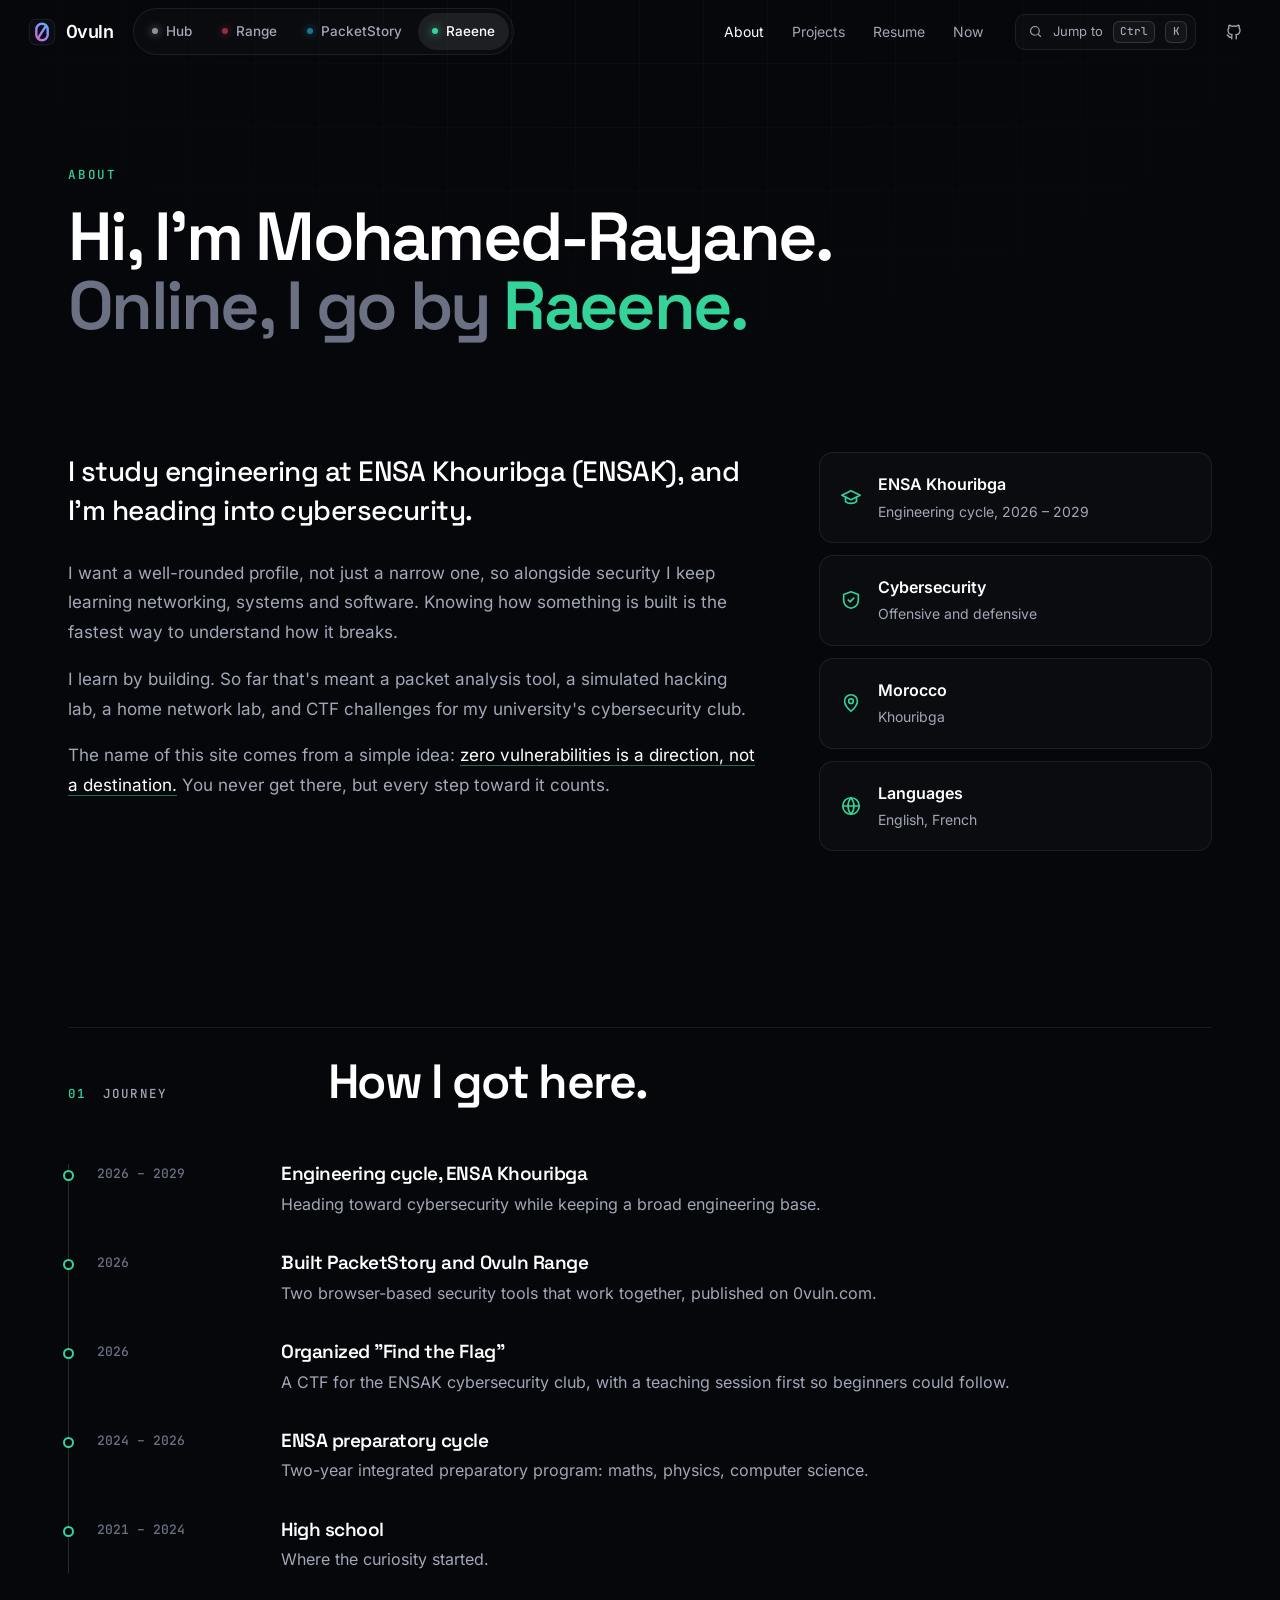
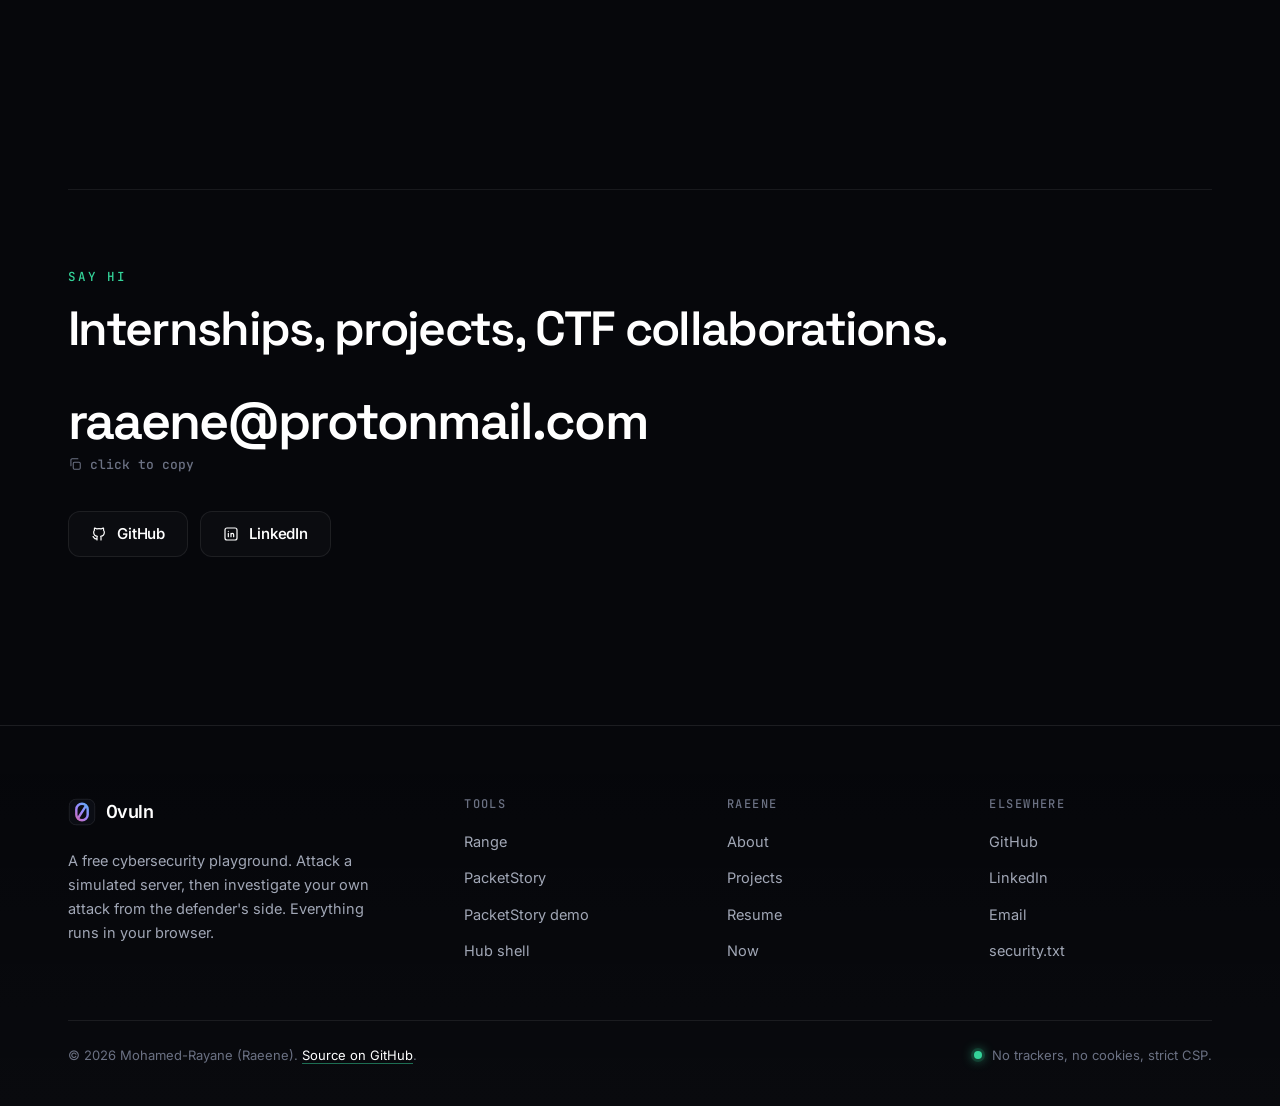
==== commit b248c788: "Fix source link: repo is Raeene/raeene-site Co-Authored-By: Claude Opus 5.5 <noreply@anthropic.com>" ====
--- a/about/index.html
+++ b/about/index.html
@@ -30,7 +30,7 @@
     <span class="sp"></span>
     <nav class="subnav" aria-label="On this site"><a href="/about/" aria-current="page">About</a><a href="/projects/">Projects</a><a href="/resume/">Resume</a><a href="/now/">Now</a></nav>
     <button class="k-btn" type="button" data-cmdk aria-label="Open command menu"><svg viewBox="0 0 24 24" fill="none" stroke="currentColor" stroke-width="1.8" stroke-linecap="round" stroke-linejoin="round" aria-hidden="true"><circle cx="11" cy="11" r="7"/><path d="m20 20-3.5-3.5"/></svg><span class="k-label">Jump to</span><span class="kbd k-mod">Ctrl</span><span class="kbd">K</span></button>
-    <a class="icon-btn gh" href="https://github.com/Raeene/0vuln.com" aria-label="Source code on GitHub"><svg viewBox="0 0 24 24" fill="none" stroke="currentColor" stroke-width="1.8" stroke-linecap="round" stroke-linejoin="round" aria-hidden="true"><path d="M9 19c-4.3 1.4-4.3-2.5-6-3m12 5v-3.5c0-1 .1-1.4-.5-2 2.8-.3 5.5-1.4 5.5-6a4.6 4.6 0 0 0-1.3-3.2 4.2 4.2 0 0 0-.1-3.2s-1.1-.3-3.5 1.3a12 12 0 0 0-6.2 0C6.5 2.8 5.4 3.1 5.4 3.1a4.2 4.2 0 0 0-.1 3.2A4.6 4.6 0 0 0 4 9.5c0 4.6 2.7 5.7 5.5 6-.6.6-.6 1.2-.5 2V21"/></svg></a>
+    <a class="icon-btn gh" href="https://github.com/Raeene/raeene-site" aria-label="Source code on GitHub"><svg viewBox="0 0 24 24" fill="none" stroke="currentColor" stroke-width="1.8" stroke-linecap="round" stroke-linejoin="round" aria-hidden="true"><path d="M9 19c-4.3 1.4-4.3-2.5-6-3m12 5v-3.5c0-1 .1-1.4-.5-2 2.8-.3 5.5-1.4 5.5-6a4.6 4.6 0 0 0-1.3-3.2 4.2 4.2 0 0 0-.1-3.2s-1.1-.3-3.5 1.3a12 12 0 0 0-6.2 0C6.5 2.8 5.4 3.1 5.4 3.1a4.2 4.2 0 0 0-.1 3.2A4.6 4.6 0 0 0 4 9.5c0 4.6 2.7 5.7 5.5 6-.6.6-.6 1.2-.5 2V21"/></svg></a>
   </div>
 </header>
 <main id="main">
@@ -94,7 +94,7 @@
       <div><h4>Elsewhere</h4><ul><li><a href="https://github.com/Raeene">GitHub</a></li><li><a href="https://www.linkedin.com/in/ray-safi-938491195/">LinkedIn</a></li><li><a href="mailto:raaene@protonmail.com">Email</a></li><li><a href="https://0vuln.com/.well-known/security.txt">security.txt</a></li></ul></div>
     </div>
     <div class="foot-bot">
-      <span>&copy; <span data-year>2026</span> Mohamed-Rayane (Raeene). <a class="link" href="https://github.com/Raeene/0vuln.com">Source on GitHub</a>.</span>
+      <span>&copy; <span data-year>2026</span> Mohamed-Rayane (Raeene). <a class="link" href="https://github.com/Raeene/raeene-site">Source on GitHub</a>.</span>
       <span class="status"><span class="dot"></span>No trackers, no cookies, strict CSP.</span>
     </div>
     <div class="foot-word" aria-hidden="true">0vuln</div>
--- a/ds.css
+++ b/ds.css
@@ -276,3 +276,49 @@
 
 /* grid children may shrink below their content width (prevents mobile overflow) */
 .grid > *, .me-grid > *, .ps-grid > *, .shell-grid > *, .now-split > *, .about-grid > *, .priv > *, .rg-app > *, .work > *, .bento > *, .loop > * { min-width: 0; }
+
+/* =====================================================================
+   v2.1 identity: fewer template tropes, more structure
+   ===================================================================== */
+/* background: a quiet grid only, no drifting color blobs */
+.bg-fx i { display: none; }
+.bg-fx::before { opacity: .4; }
+/* emphasis is one solid color, never a gradient */
+.grad, .grad-acc { background: none; -webkit-background-clip: initial; background-clip: initial; color: var(--acc); }
+/* cards: plain border, no cursor spotlight, no lift */
+.card::before, .card::after { display: none; }
+.card { background: var(--bg-2); }
+.card:hover { border-color: var(--line-2); }
+a.card:hover { transform: none; }
+.btn-primary, .btn-primary:hover { box-shadow: none; }
+.btn-primary:hover { background: #e9ebf0; }
+.foot-word { display: none; }
+
+/* numbered, asymmetric section heads: "01  Label | Heading" */
+body { counter-reset: sec; }
+.section-head { max-width: none; display: grid; grid-template-columns: 220px minmax(0, 760px); gap: 0 40px; align-items: baseline; padding-top: 28px; border-top: 1px solid var(--line); }
+.section-head > :not(.eyebrow) { grid-column: 2; }
+.section-head .eyebrow { grid-row: 1 / span 3; counter-increment: sec; color: var(--muted); letter-spacing: .1em; margin: 0; }
+.section-head .eyebrow::before { content: counter(sec, decimal-leading-zero); width: auto; height: auto; background: none; opacity: 1; color: var(--acc); margin-right: 6px; }
+.section-head .lead { margin-top: 20px; }
+.section-head.center { text-align: left; margin-left: 0; }
+@media (max-width: 820px) { .section-head { grid-template-columns: 1fr; } .section-head > * { grid-column: 1 !important; } .section-head .eyebrow { grid-row: auto; margin-bottom: 18px; } }
+
+/* plain spec rows (used instead of icon-card grids) */
+.spec { border-top: 1px solid var(--line); }
+.spec > div { display: grid; grid-template-columns: 220px minmax(0, 1fr); gap: 8px 40px; padding: 26px 0; border-bottom: 1px solid var(--line); }
+.spec dt, .spec .k { font: 500 13px/1.7 var(--mono); color: var(--acc); }
+.spec dd, .spec .v { margin: 0; color: var(--muted); font-size: 16px; max-width: 760px; }
+.spec dd b, .spec .v b { color: #fff; font-weight: 600; }
+@media (max-width: 820px) { .spec > div { grid-template-columns: 1fr; } }
+
+/* numbered steps (instead of icon cards) */
+.steps { display: grid; grid-template-columns: repeat(3, minmax(0, 1fr)); border-top: 1px solid var(--line); }
+.steps > div { padding: 28px 28px 8px 0; }
+.steps > div + div { padding-left: 28px; border-left: 1px solid var(--line); }
+.steps .n { display: block; font: 500 13px/1 var(--mono); color: var(--acc); margin-bottom: 18px; }
+.steps h3 { font-size: 22px; margin-bottom: 10px; }
+.steps p { color: var(--muted); font-size: 15px; }
+@media (max-width: 820px) { .steps { grid-template-columns: 1fr; } .steps > div, .steps > div + div { padding: 24px 0 4px; border-left: 0; border-bottom: 1px solid var(--line); } }
+.eyebrow::before { display: none; }
+.section-head .eyebrow::before { display: inline; }
--- a/raeene.css
+++ b/raeene.css
@@ -143,3 +143,16 @@
 .nf .lead { margin: 0 auto 36px; }
 .nf .row { justify-content: center; }
 @media (max-width: 520px) { .id-term { font-size: 12px; } .id-in { padding: 20px; } .me-hero .row .btn { flex: 1; } }
+
+/* v2.1 */
+.idcard { animation: none; background: var(--line-2); box-shadow: none; }
+.avatar { box-shadow: none; }
+.me-hero h1 .grad-acc { color: var(--green); }
+.contact { text-align: left; padding: 72px 0 0; border: 0; border-top: 1px solid var(--line); border-radius: 0; background: none; }
+.contact .lead { margin-left: 0; }
+.contact .row { justify-content: flex-start; }
+.mail-big { align-items: flex-start; }
+.bar i { box-shadow: none; background: var(--green); }
+.proj-vis { background: rgba(0, 0, 0, .25); }
+.timeline li::before { box-shadow: none; }
+.now-split { border-top: 1px solid var(--line); padding-top: 28px; }
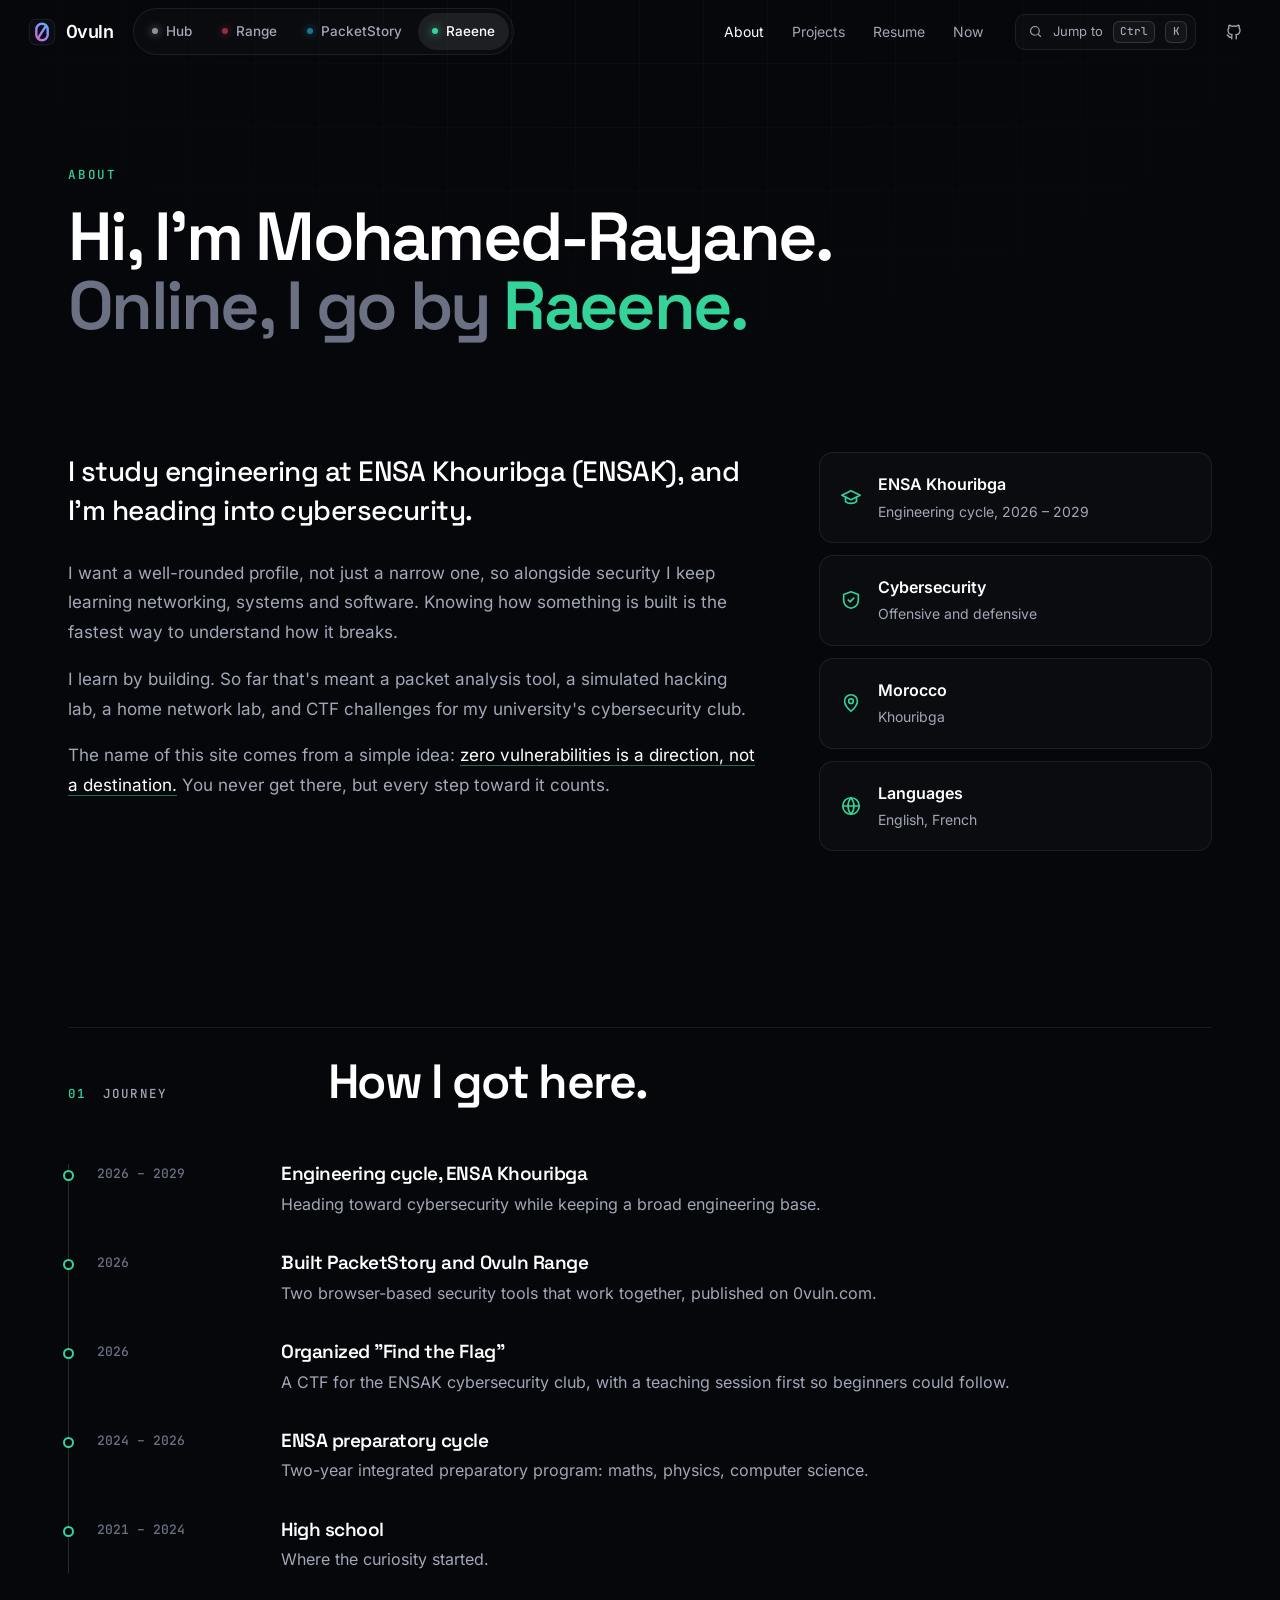
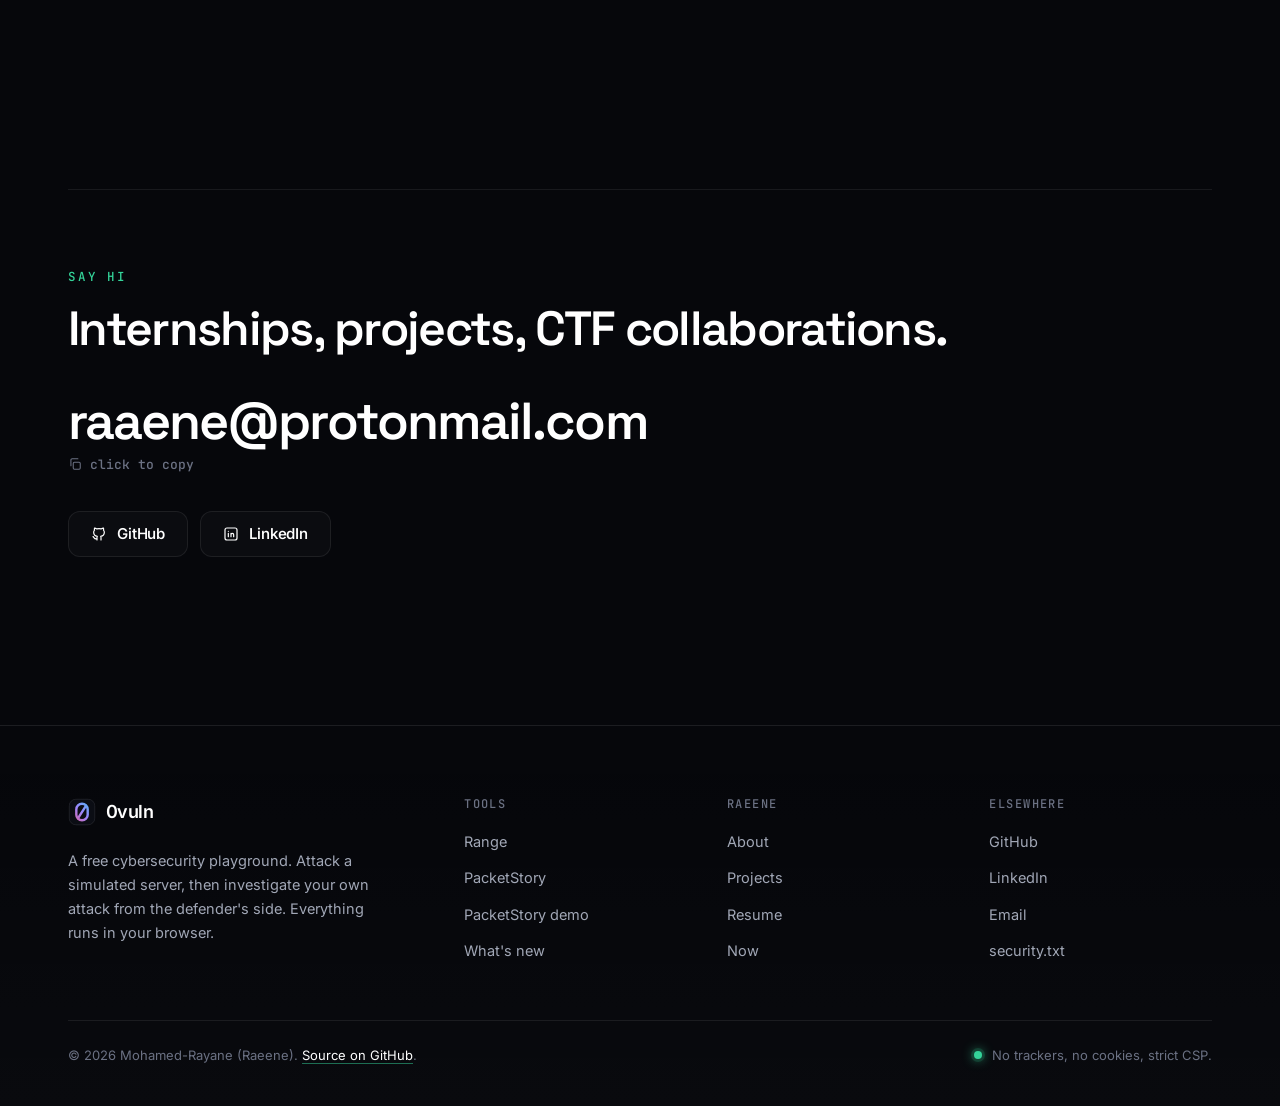
==== commit eea6017a: "What's new page and feed, security.txt on every subdomain - Hub: /changelog/ and an Atom feed (/feed" ====
--- a/about/index.html
+++ b/about/index.html
@@ -15,6 +15,8 @@
 <meta name="twitter:card" content="summary_large_image">
 <meta name="theme-color" content="#06070b">
 <link rel="icon" href="/favicon.svg" type="image/svg+xml">
+<link rel="apple-touch-icon" href="/icon-192.png">
+<link rel="alternate" type="application/atom+xml" title="0vuln: what's new" href="https://0vuln.com/feed.xml">
 <link rel="preload" href="/fonts/inter.woff2" as="font" type="font/woff2" crossorigin>
 <link rel="preload" href="/fonts/space-grotesk.woff2" as="font" type="font/woff2" crossorigin>
 <link rel="stylesheet" href="/ds.css"><link rel="stylesheet" href="/raeene.css">
@@ -89,7 +91,7 @@
         <a class="logo" href="https://0vuln.com/"><img src="/favicon.svg" alt="" width="28" height="28"><span>0vuln</span></a>
         <p class="blurb">A free cybersecurity playground. Attack a simulated server, then investigate your own attack from the defender's side. Everything runs in your browser.</p>
       </div>
-      <div><h4>Tools</h4><ul><li><a href="https://range.0vuln.com/">Range</a></li><li><a href="https://pcap.0vuln.com/">PacketStory</a></li><li><a href="https://pcap.0vuln.com/#demo">PacketStory demo</a></li><li><a href="https://0vuln.com/#shell">Hub shell</a></li></ul></div>
+      <div><h4>Tools</h4><ul><li><a href="https://range.0vuln.com/">Range</a></li><li><a href="https://pcap.0vuln.com/">PacketStory</a></li><li><a href="https://pcap.0vuln.com/#demo">PacketStory demo</a></li><li><a href="https://0vuln.com/changelog/">What's new</a></li></ul></div>
       <div><h4>Raeene</h4><ul><li><a href="https://raeene.0vuln.com/about/">About</a></li><li><a href="https://raeene.0vuln.com/projects/">Projects</a></li><li><a href="https://raeene.0vuln.com/resume/">Resume</a></li><li><a href="https://raeene.0vuln.com/now/">Now</a></li></ul></div>
       <div><h4>Elsewhere</h4><ul><li><a href="https://github.com/Raeene">GitHub</a></li><li><a href="https://www.linkedin.com/in/ray-safi-938491195/">LinkedIn</a></li><li><a href="mailto:raaene@protonmail.com">Email</a></li><li><a href="https://0vuln.com/.well-known/security.txt">security.txt</a></li></ul></div>
     </div>
